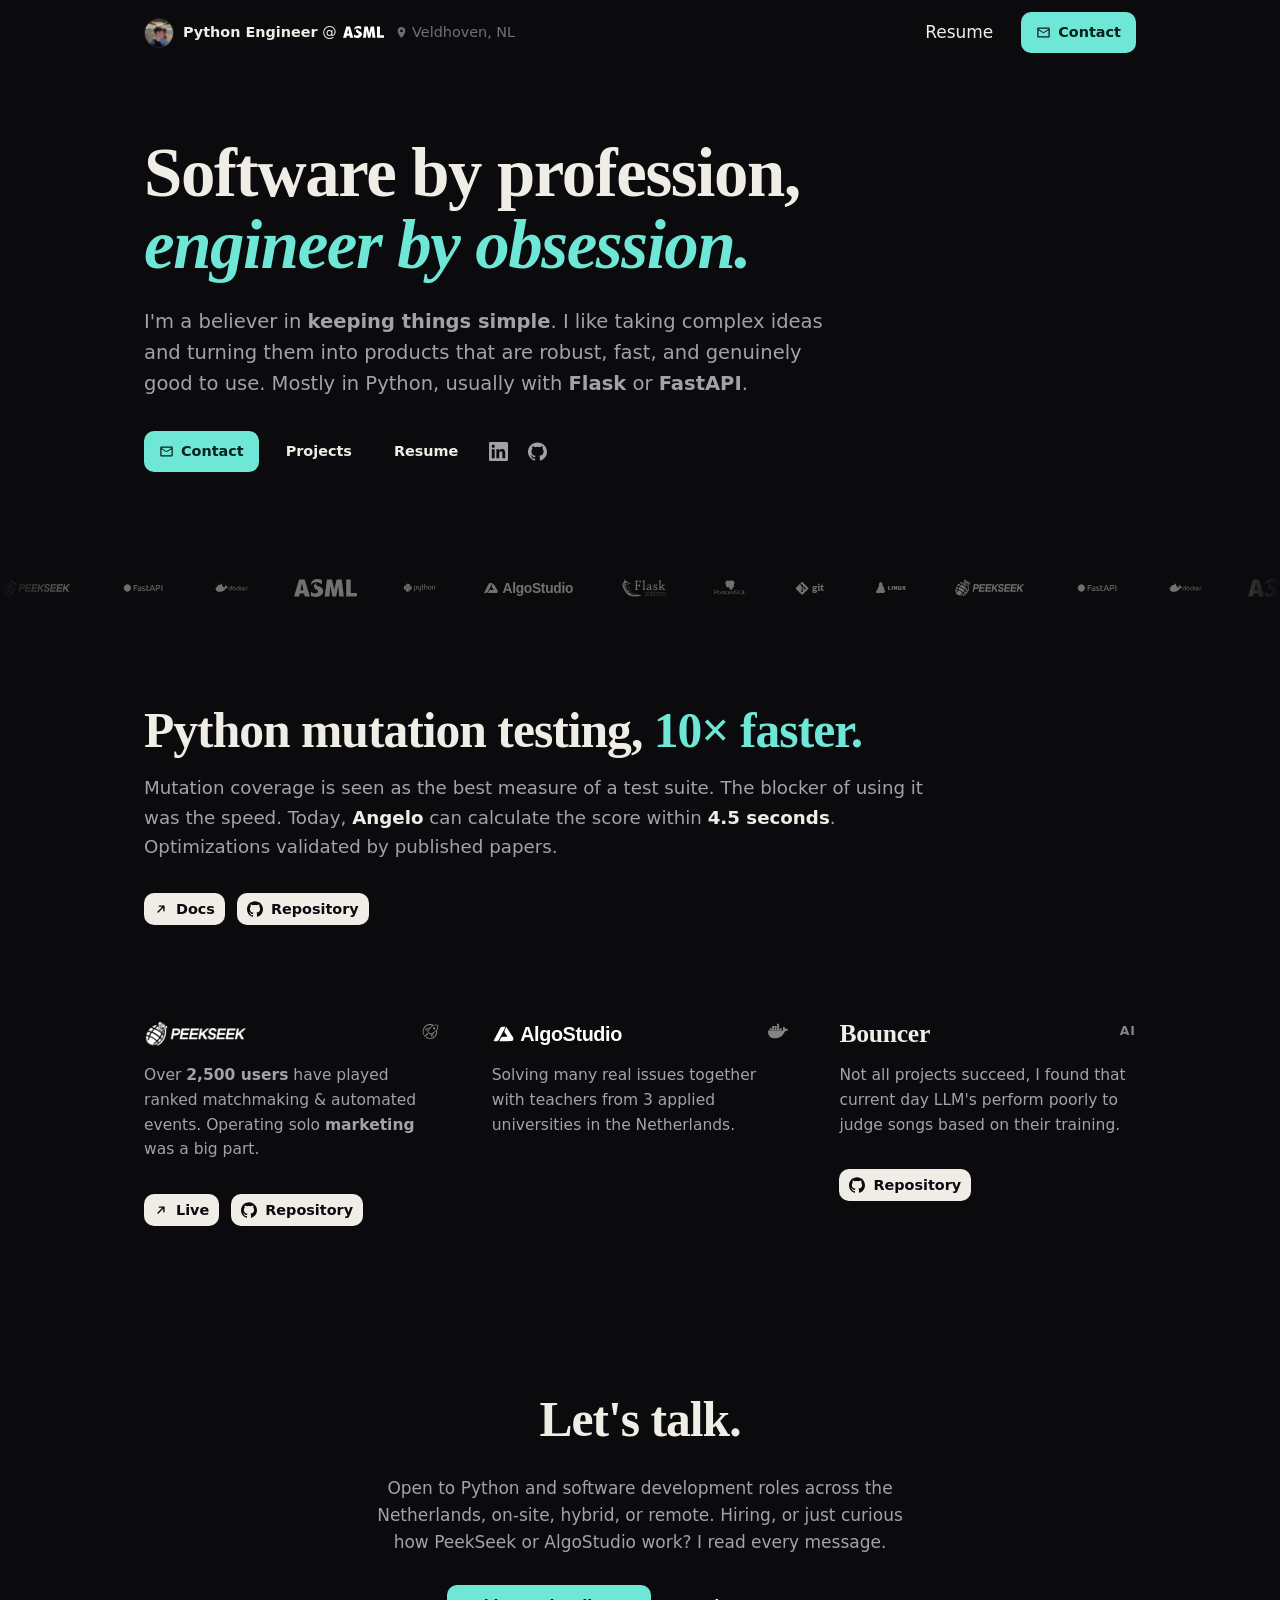
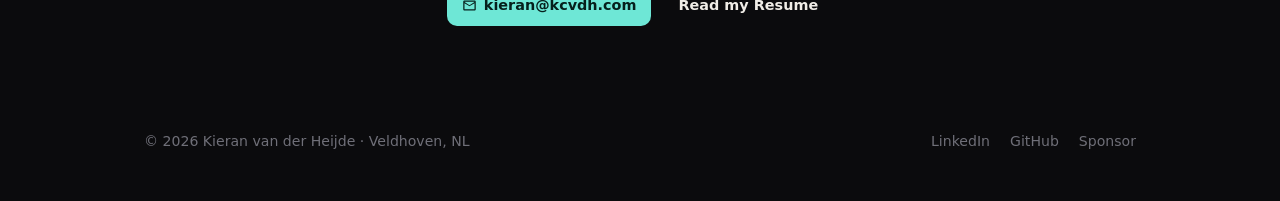
==== index.html @ a1cf413d "add angelo" ====
<!doctype html>
<html lang="en">
<head>
<meta charset="utf-8" />
<meta name="viewport" content="width=device-width, initial-scale=1" />
<title>Python Engineer | Flask &amp; FastAPI Developer | Netherlands</title>

<!-- Keywords live here for recruiter boolean search + ATS, so the page itself stays clean of jargon. -->
<meta name="description" content="Kieran van der Heijde, Python Engineer at ASML in Veldhoven, Netherlands. Python, Flask, and FastAPI. Creator of PeekSeek and AlgoStudio." />
<meta name="keywords" content="Software Engineer, Backend Developer, Python Developer, Python Engineer, Python, Flask, FastAPI, Netherlands, Veldhoven, Eindhoven" />
<meta name="author" content="Kieran van der Heijde" />
<link rel="canonical" href="https://kcvdh.com/" />

<meta property="og:type" content="website" />
<meta property="og:url" content="https://kcvdh.com/" />
<meta property="og:title" content="Kieran van der Heijde · Python Engineer" />
<meta property="og:description" content="Software by profession, engineer by obsession. The builder behind PeekSeek and AlgoStudio." />
<meta property="og:image" content="https://kcvdh.com/assets/kieran.jpg" />
<meta name="twitter:card" content="summary" />
<meta name="twitter:title" content="Kieran van der Heijde · Python Engineer" />
<meta name="twitter:description" content="Software by profession, engineer by obsession." />
<meta name="twitter:image" content="https://kcvdh.com/assets/kieran.jpg" />

<meta name="theme-color" content="#0b0b0d" />
<link rel="icon" href="./assets/kieran.jpg" />
<link rel="stylesheet" href="./styles.css" />

<script type="application/ld+json">
{
  "@context": "https://schema.org",
  "@type": "Person",
  "name": "Kieran van der Heijde",
  "jobTitle": "Python Engineer",
  "worksFor": { "@type": "Organization", "name": "ASML" },
  "address": { "@type": "PostalAddress", "addressLocality": "Veldhoven", "addressCountry": "NL" },
  "url": "https://kcvdh.com",
  "email": "mailto:kieran@kcvdh.com",
  "knowsLanguage": ["en", "nl"],
  "knowsAbout": [
    "Python", "SQL", "JavaScript", "C#", "Rust", "FastAPI", "Flask", "SQLAlchemy", "Pydantic",
    "REST APIs", "Jinja2", "HTMX", "PostgreSQL", "pandas", "NumPy", "Metabase", "Docker", "Linux",
    "Traefik", "Git", "CI/CD", "pytest", "unit testing", "mutation testing", "code review",
    "backend engineering", "mentoring"
  ],
  "hasOccupation": {
    "@type": "Occupation",
    "name": "Python Engineer",
    "occupationLocation": { "@type": "City", "name": "Veldhoven" },
    "skills": "Python, FastAPI, Flask, PostgreSQL, Docker, Linux, SQL"
  },
  "alumniOf": [
    { "@type": "CollegeOrUniversity", "name": "Tilburg University" },
    { "@type": "EducationalOrganization", "name": "Jan van Brabant College" }
  ],
  "sameAs": ["https://www.linkedin.com/in/kcvdh", "https://github.com/kvandeh"]
}
</script>
</head>
<body>

<a class="skip" href="#work">Skip to the work</a>

<header class="topbar">
  <a class="now-chip" href="https://www.linkedin.com/in/kcvdh" target="_blank" aria-label="Kieran, Python Engineer at ASML, Veldhoven">
    <span class="now-chip-photo">
      <img src="./assets/kieran.jpg" alt="Kieran van der Heijde" onerror="this.style.display='none';this.parentNode.classList.add('noimg')" />
      <span class="now-chip-initials">K</span>
    </span>
    <span class="now-chip-role"><b>Python Engineer</b> @ <img class="asml-logo" src="./assets/asml.svg" alt="ASML" /><span class="now-loc"><svg class="pin" viewBox="0 0 24 24" aria-hidden="true"><path d="M12 2C8.13 2 5 5.13 5 9c0 5.25 7 13 7 13s7-7.75 7-13c0-3.87-3.13-7-7-7zm0 9.5a2.5 2.5 0 1 1 0-5 2.5 2.5 0 0 1 0 5z"/></svg>Veldhoven, NL</span></span>
  </a>
  <nav aria-label="Primary">
    <a target="_blank" href="./resume.pdf" download="Kieran-van-der-Heijde-Python-Engineer-Resume.pdf">Resume</a>
    <a class="btn btn-primary" href="mailto:kieran@kcvdh.com" data-track="cta-email-hero"><svg viewBox="0 0 24 24" aria-hidden="true"><path d="M4 4h16c1.1 0 2 .9 2 2v12c0 1.1-.9 2-2 2H4c-1.1 0-2-.9-2-2V6c0-1.1.9-2 2-2zm0 2v.4l8 5 8-5V6H4zm16 2.3-7.47 4.67a1 1 0 0 1-1.06 0L4 8.3V18h16V8.3z"/></svg>Contact</a>
  </nav>
</header>

<main>

  <!-- HERO: a small ASML "currently" snippet sits on top of the text. -->
  <section class="hero">
    <h1 class="reveal">Software by profession,<br /><em>engineer by obsession.</em></h1>
    <p class="lede reveal">
      I'm a believer in <b>keeping things simple</b>. I like taking complex ideas and turning them into products
      that are robust, fast, and genuinely good to use. Mostly in Python, usually with <b>Flask</b> or <b>FastAPI</b>.
    </p>
    <div class="cta-row reveal">
      <a class="btn btn-primary" target="_blank" href="mailto:kieran@kcvdh.com" data-track="cta-email-hero"><svg viewBox="0 0 24 24" aria-hidden="true"><path d="M4 4h16c1.1 0 2 .9 2 2v12c0 1.1-.9 2-2 2H4c-1.1 0-2-.9-2-2V6c0-1.1.9-2 2-2zm0 2v.4l8 5 8-5V6H4zm16 2.3-7.47 4.67a1 1 0 0 1-1.06 0L4 8.3V18h16V8.3z"/></svg>Contact</a>
      <a class="btn" href="#work" data-track="cta-projects">Projects</a>
      <a class="btn" target="_blank" href="./resume.pdf" download="Kieran-van-der-Heijde-Python-Engineer-Resume.pdf" data-track="cta-resume">Resume</a>
      <a class="iconlink" target="_blank" href="https://www.linkedin.com/in/kcvdh" rel="me" data-track="link-linkedin" aria-label="LinkedIn">
        <svg viewBox="0 0 24 24" aria-hidden="true"><path d="M20.45 20.45h-3.55v-5.57c0-1.33-.02-3.04-1.85-3.04-1.86 0-2.14 1.45-2.14 2.94v5.67H9.36V9h3.41v1.56h.05c.48-.9 1.64-1.85 3.37-1.85 3.6 0 4.27 2.37 4.27 5.45v6.29zM5.34 7.43a2.06 2.06 0 1 1 0-4.12 2.06 2.06 0 0 1 0 4.12zM7.12 20.45H3.56V9h3.56v11.45zM22.22 0H1.77C.79 0 0 .77 0 1.73v20.54C0 23.22.79 24 1.77 24h20.45c.98 0 1.78-.78 1.78-1.73V1.73C24 .77 23.2 0 22.22 0z"/></svg>
      </a>
      <a class="iconlink" target="_blank" href="https://github.com/kvandeh" rel="me" data-track="link-github" aria-label="GitHub">
        <svg viewBox="0 0 24 24" aria-hidden="true"><path d="M12 .5C5.37.5 0 5.78 0 12.29c0 5.2 3.44 9.6 8.21 11.16.6.11.82-.25.82-.56 0-.28-.01-1.02-.02-2-3.34.71-4.04-1.59-4.04-1.59-.55-1.37-1.34-1.74-1.34-1.74-1.09-.74.08-.73.08-.73 1.2.08 1.84 1.22 1.84 1.22 1.07 1.8 2.81 1.28 3.5.98.11-.76.42-1.28.76-1.57-2.67-.3-5.47-1.31-5.47-5.83 0-1.29.47-2.34 1.23-3.17-.12-.3-.53-1.52.12-3.17 0 0 1.01-.32 3.3 1.21a11.6 11.6 0 0 1 6 0c2.29-1.53 3.3-1.21 3.3-1.21.65 1.65.24 2.87.12 3.17.77.83 1.23 1.88 1.23 3.17 0 4.53-2.81 5.53-5.49 5.82.43.36.82 1.09.82 2.2 0 1.59-.01 2.87-.01 3.26 0 .31.22.68.83.56C20.56 21.88 24 17.49 24 12.29 24 5.78 18.63.5 12 .5z"/></svg>
      </a>
    </div>
  </section>

  <!-- Slow, continuous moving line of faint wordmark logos (set repeated x3 for a seamless loop). -->
  <section class="brandstrip reveal" aria-hidden="true">
    <div class="brand-track">
      <img class="brand" src="./assets/logos/wm/peekseek.png" alt="" />
      <img class="brand" src="./assets/logos/wm/fastapi.png" alt="" />
      <img class="brand" src="./assets/logos/wm/docker.svg" alt="" />
      <img class="brand" src="./assets/asml.svg" alt="" />
      <img class="brand" src="./assets/logos/wm/python.svg" alt="" />
      <img class="brand" src="./assets/logos/wm/algostudio.svg" alt="" />
      <img class="brand" src="./assets/logos/wm/flask.svg" alt="" />
      <img class="brand" src="./assets/logos/wm/postgresql.svg" alt="" />
      <img class="brand" src="./assets/logos/wm/git-scm.svg" alt="" />
      <img class="brand" src="./assets/logos/wm/linux.svg" alt="" />
      <img class="brand" src="./assets/logos/wm/peekseek.png" alt="" />
      <img class="brand" src="./assets/logos/wm/fastapi.png" alt="" />
      <img class="brand" src="./assets/logos/wm/docker.svg" alt="" />
      <img class="brand" src="./assets/asml.svg" alt="" />
      <img class="brand" src="./assets/logos/wm/python.svg" alt="" />
      <img class="brand" src="./assets/logos/wm/algostudio.svg" alt="" />
      <img class="brand" src="./assets/logos/wm/flask.svg" alt="" />
      <img class="brand" src="./assets/logos/wm/postgresql.svg" alt="" />
      <img class="brand" src="./assets/logos/wm/git-scm.svg" alt="" />
      <img class="brand" src="./assets/logos/wm/linux.svg" alt="" />
      <img class="brand" src="./assets/logos/wm/peekseek.png" alt="" />
      <img class="brand" src="./assets/logos/wm/fastapi.png" alt="" />
      <img class="brand" src="./assets/logos/wm/docker.svg" alt="" />
      <img class="brand" src="./assets/asml.svg" alt="" />
      <img class="brand" src="./assets/logos/wm/python.svg" alt="" />
      <img class="brand" src="./assets/logos/wm/algostudio.svg" alt="" />
      <img class="brand" src="./assets/logos/wm/flask.svg" alt="" />
      <img class="brand" src="./assets/logos/wm/postgresql.svg" alt="" />
      <img class="brand" src="./assets/logos/wm/git-scm.svg" alt="" />
      <img class="brand" src="./assets/logos/wm/linux.svg" alt="" />
    </div>
  </section>

  <!-- WORK: Angelo as the lead story, three projects underneath. -->
  <section class="work-x" id="work">
    <div class="ed">

      <article class="ed-lead reveal">
        <div class="ed-top">
          <h2>Python mutation testing, <em>10× faster.</em></h2>
        </div>
        <p>
          Mutation coverage is seen as the best measure of a test suite. The blocker of using it was the speed.
          Today, <b>Angelo</b> can calculate the score within <b>4.5 seconds</b>. Optimizations validated by published papers.
        </p>
        <div class="links">
          <a class="lbtn" href="https://angelo.kcvdh.com" target="_blank" rel="noopener"><svg viewBox="0 0 24 24" aria-hidden="true" class="arr"><path d="M7 17 17 7M9 7h8v8"/></svg>Docs</a>
          <a class="lbtn" href="https://github.com/kvandeh/Angelo" target="_blank" rel="noopener"><svg viewBox="0 0 24 24" aria-hidden="true"><path d="M12 .297c-6.63 0-12 5.373-12 12 0 5.303 3.438 9.8 8.205 11.385.6.113.82-.258.82-.577 0-.285-.01-1.04-.015-2.04-3.338.724-4.042-1.61-4.042-1.61C4.422 18.07 3.633 17.7 3.633 17.7c-1.087-.744.084-.729.084-.729 1.205.084 1.838 1.236 1.838 1.236 1.07 1.835 2.809 1.305 3.495.998.108-.776.417-1.305.76-1.605-2.665-.3-5.466-1.332-5.466-5.93 0-1.31.465-2.38 1.235-3.22-.135-.303-.54-1.523.105-3.176 0 0 1.005-.322 3.3 1.23.96-.267 1.98-.399 3-.405 1.02.006 2.04.138 3 .405 2.28-1.552 3.285-1.23 3.285-1.23.645 1.653.24 2.873.12 3.176.765.84 1.23 1.91 1.23 3.22 0 4.61-2.805 5.625-5.475 5.92.42.36.81 1.096.81 2.22 0 1.606-.015 2.896-.015 3.286 0 .315.21.69.825.57C20.565 22.092 24 17.592 24 12.297c0-6.627-5.373-12-12-12"/></svg>Repository</a>
        </div>
      </article>

      <div class="ed-cols">

        <article class="ed-col reveal">
          <div class="ed-top">
            <img class="p-logo" src="./assets/logos/wm/peekseek.png" alt="PeekSeek" />
            <img class="tech" src="./assets/rocketmod.png" alt="RocketMod" title="RocketMod" />
          </div>
          <p>
            Over <b>2,500 users</b> have played ranked matchmaking & automated events. Operating solo <b>marketing</b> was a big part.
          </p>
          <div class="links">
            <a class="lbtn" href="https://peekseek.net" target="_blank" rel="noopener"><svg viewBox="0 0 24 24" aria-hidden="true" class="arr"><path d="M7 17 17 7M9 7h8v8"/></svg>Live</a>
            <a class="lbtn" href="https://github.com/PeekSeek/PeekSeek" target="_blank" rel="noopener"><svg viewBox="0 0 24 24" aria-hidden="true"><path d="M12 .297c-6.63 0-12 5.373-12 12 0 5.303 3.438 9.8 8.205 11.385.6.113.82-.258.82-.577 0-.285-.01-1.04-.015-2.04-3.338.724-4.042-1.61-4.042-1.61C4.422 18.07 3.633 17.7 3.633 17.7c-1.087-.744.084-.729.084-.729 1.205.084 1.838 1.236 1.838 1.236 1.07 1.835 2.809 1.305 3.495.998.108-.776.417-1.305.76-1.605-2.665-.3-5.466-1.332-5.466-5.93 0-1.31.465-2.38 1.235-3.22-.135-.303-.54-1.523.105-3.176 0 0 1.005-.322 3.3 1.23.96-.267 1.98-.399 3-.405 1.02.006 2.04.138 3 .405 2.28-1.552 3.285-1.23 3.285-1.23.645 1.653.24 2.873.12 3.176.765.84 1.23 1.91 1.23 3.22 0 4.61-2.805 5.625-5.475 5.92.42.36.81 1.096.81 2.22 0 1.606-.015 2.896-.015 3.286 0 .315.21.69.825.57C20.565 22.092 24 17.592 24 12.297c0-6.627-5.373-12-12-12"/></svg>Repository</a>
          </div>
        </article>

        <article class="ed-col reveal">
          <div class="ed-top">
            <img class="p-logo" src="./assets/logos/wm/algostudio.svg" alt="AlgoStudio" />
            <img class="tech" src="./assets/docker.svg" alt="Docker" title="Docker" />
          </div>
          <p>
            Solving many real issues together with teachers from 3 applied universities in the Netherlands.
          </p>
        </article>

        <article class="ed-col reveal">
          <div class="ed-top">
            <span class="p-word">Bouncer</span>
            <span class="tech-ai" title="AI">AI</span>
          </div>
          <p>
            Not all projects succeed, I found that current day LLM's perform poorly to judge songs based on their training.
          </p>
          <div class="links">
            <a class="lbtn" href="https://github.com/kvandeh/Bouncer" target="_blank" rel="noopener"><svg viewBox="0 0 24 24" aria-hidden="true"><path d="M12 .297c-6.63 0-12 5.373-12 12 0 5.303 3.438 9.8 8.205 11.385.6.113.82-.258.82-.577 0-.285-.01-1.04-.015-2.04-3.338.724-4.042-1.61-4.042-1.61C4.422 18.07 3.633 17.7 3.633 17.7c-1.087-.744.084-.729.084-.729 1.205.084 1.838 1.236 1.838 1.236 1.07 1.835 2.809 1.305 3.495.998.108-.776.417-1.305.76-1.605-2.665-.3-5.466-1.332-5.466-5.93 0-1.31.465-2.38 1.235-3.22-.135-.303-.54-1.523.105-3.176 0 0 1.005-.322 3.3 1.23.96-.267 1.98-.399 3-.405 1.02.006 2.04.138 3 .405 2.28-1.552 3.285-1.23 3.285-1.23.645 1.653.24 2.873.12 3.176.765.84 1.23 1.91 1.23 3.22 0 4.61-2.805 5.625-5.475 5.92.42.36.81 1.096.81 2.22 0 1.606-.015 2.896-.015 3.286 0 .315.21.69.825.57C20.565 22.092 24 17.592 24 12.297c0-6.627-5.373-12-12-12"/></svg>Repository</a>
          </div>
        </article>

      </div>
    </div>
  </section>

  <section class="contact reveal" id="contact">
    <h2>Let's talk.</h2>
    <p>Open to Python and software development roles across the Netherlands, on-site, hybrid, or remote. Hiring, or just curious how PeekSeek or AlgoStudio work? I read every message.</p>
    <div class="cta-row">
      <a target="_blank" class="btn btn-primary" href="mailto:kieran@kcvdh.com" data-track="cta-email-bottom"><svg viewBox="0 0 24 24" aria-hidden="true"><path d="M4 4h16c1.1 0 2 .9 2 2v12c0 1.1-.9 2-2 2H4c-1.1 0-2-.9-2-2V6c0-1.1.9-2 2-2zm0 2v.4l8 5 8-5V6H4zm16 2.3-7.47 4.67a1 1 0 0 1-1.06 0L4 8.3V18h16V8.3z"/></svg>kieran@kcvdh.com</a>
      <a target="_blank" class="btn" href="./resume.pdf" download="Kieran-van-der-Heijde-Python-Engineer-Resume.pdf" data-track="cta-resume-bottom">Read my Resume</a>
    </div>
  </section>

</main>

<footer class="foot">
  <span>© <span id="year"></span> Kieran van der Heijde · Veldhoven, NL</span>
  <span class="foot-links">
    <a target="_blank" href="https://www.linkedin.com/in/kcvdh" data-track="link-linkedin-foot">LinkedIn</a>
    <a target="_blank" href="https://github.com/kvandeh" data-track="link-github-foot">GitHub</a>
    <a target="_blank" href="https://github.com/sponsors/kvandeh" data-track="link-sponsor">Sponsor</a>
  </span>
</footer>

<script>
  document.getElementById('year').textContent = new Date().getFullYear();

  // Reveal on scroll, off for reduced-motion users.
  (function () {
    var els = document.querySelectorAll('.reveal');
    if (window.matchMedia('(prefers-reduced-motion: reduce)').matches || !('IntersectionObserver' in window)) {
      els.forEach(function (el) { el.classList.add('in'); }); return;
    }
    var io = new IntersectionObserver(function (es) {
      es.forEach(function (e) { if (e.isIntersecting) { e.target.classList.add('in'); io.unobserve(e.target); } });
    }, { threshold: 0.12 });
    els.forEach(function (el) { io.observe(el); });
  })();

  // Conversion events, only if GoatCounter is present; silent otherwise.
  document.addEventListener('click', function (e) {
    var t = e.target.closest('[data-track]');
    if (!t || !window.goatcounter || !window.goatcounter.count) return;
    window.goatcounter.count({ path: 'event/' + t.getAttribute('data-track'), title: t.getAttribute('data-track'), event: true });
  });
</script>

<!-- Cookieless analytics, no banner. TODO: replace YOURCODE from a free goatcounter.com site. -->
<script data-goatcounter="https://YOURCODE.goatcounter.com/count" async src=".//gc.zgo.at/count.js"></script>

</body>
</html>
---- styles.css ----
:root {
  --bg: #0b0b0d;
  --bg-raise: #141417;
  --line: #26262c;
  --text: #f0ede7;
  --muted: #a2a2aa;
  --faint: #6f6f78;
  --accent: #6ee7d6;
  --accent-ink: #06201c;

  --radius: 10px;
  --radius-lg: 16px;
  --radius-pill: 999px;

  --maxw: 1120px;
  --pad: clamp(20px, 5vw, 64px);
  --serif: "Iowan Old Style", "Charter", "Georgia", "Times New Roman", serif;
  --sans: ui-sans-serif, system-ui, -apple-system, "Segoe UI", Inter, Roboto,
    Helvetica, Arial, sans-serif;
}

* {
  box-sizing: border-box;
}
html {
  scroll-behavior: smooth;
}
@media (prefers-reduced-motion: reduce) {
  html {
    scroll-behavior: auto;
  }
}

body {
  margin: 0;
  background: var(--bg);
  color: var(--text);
  font-family: var(--sans);
  font-size: 17px;
  line-height: 1.6;
  -webkit-font-smoothing: antialiased;
  text-rendering: optimizeLegibility;
}
::selection {
  background: var(--accent);
  color: var(--accent-ink);
}
a {
  color: inherit;
  text-decoration: none;
}
em {
  font-style: italic;
  color: var(--accent);
}
strong {
  color: var(--text);
  font-weight: 650;
}

.skip {
  position: absolute;
  left: -999px;
  top: 0;
  background: var(--accent);
  color: var(--accent-ink);
  padding: 10px 16px;
  border-radius: var(--radius);
  z-index: 100;
}
.skip:focus {
  left: 12px;
  top: 12px;
}

.topbar {
  position: sticky;
  top: 0;
  z-index: 50;
  display: flex;
  align-items: center;
  justify-content: space-between;
  gap: 16px;
  padding: 12px calc(var(--pad) + max(0px, (100% - var(--maxw)) / 2));
  background: var(--bg);
}
.topbar nav {
  display: flex;
  align-items: center;
  gap: clamp(16px, 3vw, 28px);
}

main > section {
  max-width: var(--maxw);
  margin: 0 auto;
  padding: clamp(40px, 6vw, 80px) var(--pad);
}
.cta-row {
  display: flex;
  flex-wrap: wrap;
  align-items: center;
  gap: 12px;
}

.btn {
  display: inline-flex;
  align-items: center;
  gap: 7px;
  padding: 9px 15px;
  color: var(--text);
  font-weight: 560;
  font-size: 0.9rem;
  transition:
    border-color 0.18s ease,
    background 0.18s ease,
    transform 0.18s ease;
}
.btn:focus-visible {
  outline: 2px solid var(--accent);
  outline-offset: 3px;
}
.btn svg {
  width: 15px;
  height: 15px;
  fill: currentColor;
}

.iconlink {
  display: inline-flex;
  align-items: center;
  justify-content: center;
  padding: 0 4px;
  color: var(--muted);
  transition: color 0.18s ease;
}
.iconlink svg {
  width: 19px;
  height: 19px;
  fill: currentColor;
}
.iconlink:focus-visible {
  outline: 2px solid var(--accent);
  outline-offset: 3px;
  border-radius: 6px;
}
.btn-primary {
  background: var(--accent);
  color: var(--accent-ink);
  border-color: var(--accent);
  font-weight: 680;
  border-radius: var(--radius);
}

.hero {
  padding-top: clamp(40px, 6vw, 72px);
}
.hero h1 {
  font-family: var(--serif);
  font-weight: 600;
  font-size: clamp(2.5rem, 6.4vw, 4.3rem);
  line-height: 1.05;
  letter-spacing: -0.02em;
  margin: 0 0 24px;
}
.lede {
  max-width: 56ch;
  font-size: clamp(1.04rem, 1.7vw, 1.22rem);
  color: var(--muted);
  margin: 0 0 32px;
}

.now-chip {
  display: inline-flex;
  align-items: center;
  gap: 9px;
}
.now-chip-photo {
  position: relative;
  flex: none;
  width: 30px;
  height: 30px;
  border-radius: 50%;
  overflow: hidden;
  display: grid;
  place-items: center;
  background: linear-gradient(150deg, #1d1d22, #0e0e11);
  border: 1px solid var(--line);
}
.now-chip-photo img {
  width: 100%;
  height: 100%;
  object-fit: cover;
}
.now-chip-initials {
  display: none;
  font-family: var(--serif);
  font-size: 0.95rem;
  color: var(--accent);
}
.now-chip-photo.noimg .now-chip-initials {
  display: block;
}
.now-chip-role {
  font-size: 0.9rem;
  color: var(--text);
}
.now-loc {
  color: var(--faint);
  margin-left: 9px;
}
.pin {
  width: 13px;
  height: 13px;
  fill: currentColor;
  vertical-align: -2px;
  margin-right: 4px;
}
.asml-logo {
  height: 0.8em;
  width: auto;
  margin: 0 2px;
  vertical-align: -0.04em;
  filter: brightness(0) invert(1);
}

.brandstrip {
  max-width: none;
  overflow: hidden;
  padding: clamp(18px, 3vw, 30px) 0;
  -webkit-mask-image: linear-gradient(
    90deg,
    transparent,
    #000 6%,
    #000 94%,
    transparent
  );
  mask-image: linear-gradient(
    90deg,
    transparent,
    #000 6%,
    #000 94%,
    transparent
  );
}
.brand-track {
  display: flex;
  align-items: center;
  width: max-content;
  animation: brand-scroll 60s linear infinite;
}
.brand {
  flex: 0 0 auto;
  height: 18px;
  width: auto;
  margin-right: clamp(30px, 3.5vw, 52px);
  opacity: 0.42;
  filter: brightness(0) invert(1);
}
@keyframes brand-scroll {
  to {
    transform: translateX(-33.333%);
  }
}
@media (prefers-reduced-motion: reduce) {
  .brand-track {
    animation: none;
  }
}

.work {
  display: flex;
  flex-direction: column;
  gap: clamp(48px, 7vw, 90px);
}

.band-top {
  display: flex;
  align-items: center;
  gap: clamp(14px, 2.5vw, 22px);
}
.band-logo {
  height: clamp(26px, 3.6vw, 38px);
  width: auto;
  filter: brightness(0) invert(1);
}
.band-rule {
  flex: 1;
  height: 1px;
  background: var(--line);
}
.band-visit {
  color: var(--accent);
  font-weight: 600;
  font-size: 0.92rem;
  white-space: nowrap;
  border-bottom: 1px solid transparent;
  transition: border-color 0.18s ease;
}
.band-visit:hover {
  border-color: var(--accent);
}

.band-line {
  font-size: clamp(1.12rem, 1.9vw, 1.4rem);
  line-height: 1.4;
  margin: 18px 0 28px;
  max-width: 60ch;
}

.band-stats {
  display: flex;
  flex-wrap: wrap;
  gap: clamp(30px, 6vw, 76px);
  align-items: flex-end;
}
.bstat {
  display: flex;
  flex-direction: column;
  gap: 6px;
}
.bstat-num {
  font-family: var(--serif);
  font-weight: 600;
  font-size: clamp(2.3rem, 5.5vw, 3.5rem);
  color: var(--text);
  line-height: 0.95;
  letter-spacing: -0.02em;
}
.bstat-num em {
  font-style: normal;
  color: var(--accent);
}
.bstat-label {
  font-size: 0.8rem;
  color: var(--faint);
  text-transform: uppercase;
  letter-spacing: 0.1em;
}

.band-facts {
  display: flex;
  flex-wrap: wrap;
  gap: 10px;
  list-style: none;
  padding: 0;
  margin: 0;
}
.band-facts li {
  border: 1px solid var(--line);
  border-radius: var(--radius-pill);
  padding: 8px 16px;
  font-size: 0.92rem;
  color: var(--text);
}
.band-facts li b {
  color: var(--accent);
  font-weight: 600;
}

.band-foot {
  display: flex;
  flex-wrap: wrap;
  align-items: center;
  gap: 10px 18px;
  margin-top: 26px;
  font-size: 0.88rem;
  color: var(--faint);
}
.band-partner {
  display: inline-flex;
  align-items: center;
  gap: 7px;
  color: var(--muted);
}
.band-partner::before {
  content: "◆";
  color: var(--accent);
  font-size: 0.72em;
}

.lab-eyebrow {
  display: flex;
  align-items: center;
  gap: 14px;
  text-transform: uppercase;
  letter-spacing: 0.18em;
  font-size: 0.75rem;
  color: var(--faint);
  margin: 0 0 20px;
}
.lab-eyebrow::after {
  content: "";
  flex: 1;
  height: 1px;
  background: var(--line);
}
.xcard {
  display: block;
  border: 1px solid var(--line);
  border-radius: var(--radius-lg);
  background: var(--bg-raise);
  padding: clamp(20px, 2.6vw, 30px);
  transition:
    border-color 0.25s ease,
    transform 0.25s ease;
}
.xcard:hover {
  border-color: #3a3a44;
  transform: translateY(-2px);
}
.xcard-head {
  display: flex;
  align-items: baseline;
  gap: 12px;
  flex-wrap: wrap;
}
.xcard-head h3 {
  font-family: var(--serif);
  font-weight: 600;
  font-size: 1.45rem;
  margin: 0;
  letter-spacing: -0.01em;
}
.xcard-status {
  font-size: 0.7rem;
  text-transform: uppercase;
  letter-spacing: 0.12em;
  color: var(--accent);
  border: 1px solid var(--line);
  border-radius: var(--radius-pill);
  padding: 3px 10px;
}
.xcard-line {
  color: var(--muted);
  margin: 12px 0 16px;
  max-width: 64ch;
}
.xcard-line em {
  color: var(--accent);
  font-style: normal;
  font-weight: 600;
}
.xcard-tags {
  display: flex;
  flex-wrap: wrap;
  gap: 7px;
  list-style: none;
  padding: 0;
  margin: 0;
}
.xcard-tags li {
  font-size: 0.78rem;
  color: var(--muted);
  border: 1px solid var(--line);
  border-radius: var(--radius-pill);
  padding: 3px 11px;
}

.contact {
  text-align: center;
}
.contact h2 {
  font-family: var(--serif);
  font-weight: 600;
  font-size: clamp(2rem, 5vw, 3.1rem);
  letter-spacing: -0.02em;
  margin: 0 0 16px;
}
.contact p {
  color: var(--muted);
  max-width: 50ch;
  margin: 0 auto 28px;
}
.contact .cta-row {
  justify-content: center;
}

.foot {
  max-width: var(--maxw);
  margin: 0 auto;
  padding: 28px var(--pad) 48px;
  display: flex;
  justify-content: space-between;
  flex-wrap: wrap;
  gap: 12px;
  color: var(--faint);
  font-size: 0.88rem;
}
.foot-links {
  display: flex;
  gap: 20px;
}

.reveal {
  opacity: 0;
  transform: translateY(14px);
  transition:
    opacity 0.6s ease,
    transform 0.6s ease;
}
.reveal.in {
  opacity: 1;
  transform: none;
}
@media (prefers-reduced-motion: reduce) {
  .reveal {
    opacity: 1;
    transform: none;
    transition: none;
  }
}

@media (max-width: 860px) {
  .band-stats {
    gap: 28px 40px;
  }
}
@media (max-width: 560px) {
  .topbar nav a:not(.btn) {
    display: none;
  }
  .brand {
    height: 13px;
  }
  .now-loc {
    display: none;
  }
}

.ed {
  display: flex;
  flex-direction: column;
  gap: clamp(56px, 8vw, 96px);
}
.ed-lead,
.ed-col {
  display: flex;
  flex-direction: column;
  gap: 16px;
}
.ed-top {
  display: flex;
  justify-content: space-between;
  align-items: flex-start;
  gap: 24px;
}
.ed-lead h2 {
  font-family: var(--serif);
  font-weight: 700;
  font-size: clamp(2rem, 4.4vw, 3.1rem);
  line-height: 1.08;
  letter-spacing: -0.02em;
  margin: 0;
}
.ed-lead h2 em {
  font-style: normal;
  color: var(--accent);
}
.ed-lead p {
  color: var(--muted);
  font-size: clamp(1.02rem, 1.5vw, 1.14rem);
  max-width: 68ch;
  margin: 0;
}
.ed-lead p b {
  color: var(--text);
  font-weight: 650;
}
.ed-cols {
  display: grid;
  grid-template-columns: repeat(auto-fit, minmax(260px, 1fr));
  gap: clamp(32px, 4vw, 56px);
}
.ed-col p {
  color: var(--muted);
  font-size: 0.97rem;
  margin: 0;
}
.ed-col p em {
  font-style: italic;
  color: var(--text);
}
.p-logo {
  height: 26px;
  width: auto;
  filter: brightness(0) invert(1);
  display: block;
}
.p-word {
  font-family: var(--serif);
  font-weight: 600;
  font-size: 1.6rem;
  line-height: 26px;
  letter-spacing: -0.01em;
}
.tech {
  height: 20px;
  width: 20px;
  filter: brightness(0) invert(1);
  opacity: 0.5;
  flex: none;
}
.tech-ai {
  font-size: 0.78rem;
  font-weight: 700;
  letter-spacing: 0.08em;
  color: var(--muted);
  opacity: 0.8;
  line-height: 20px;
  flex: none;
}
.links {
  display: flex;
  flex-wrap: wrap;
  gap: 12px;
  margin-top: 16px;
}
.lbtn {
  display: inline-flex;
  align-items: center;
  gap: 8px;
  padding: 8px 10px;
  border-radius: var(--radius);
  background: var(--text);
  color: #0b0b0d;
  font-weight: 600;
  font-size: 0.9rem;
  line-height: 1;
}
.lbtn:focus-visible {
  outline: 2px solid var(--accent);
  outline-offset: 3px;
}
.lbtn svg {
  width: 16px;
  height: 16px;
  fill: currentColor;
}
.lbtn svg.arr {
  fill: none;
  stroke: currentColor;
  stroke-width: 2.4;
  stroke-linecap: round;
  stroke-linejoin: round;
  width: 14px;
  height: 14px;
}
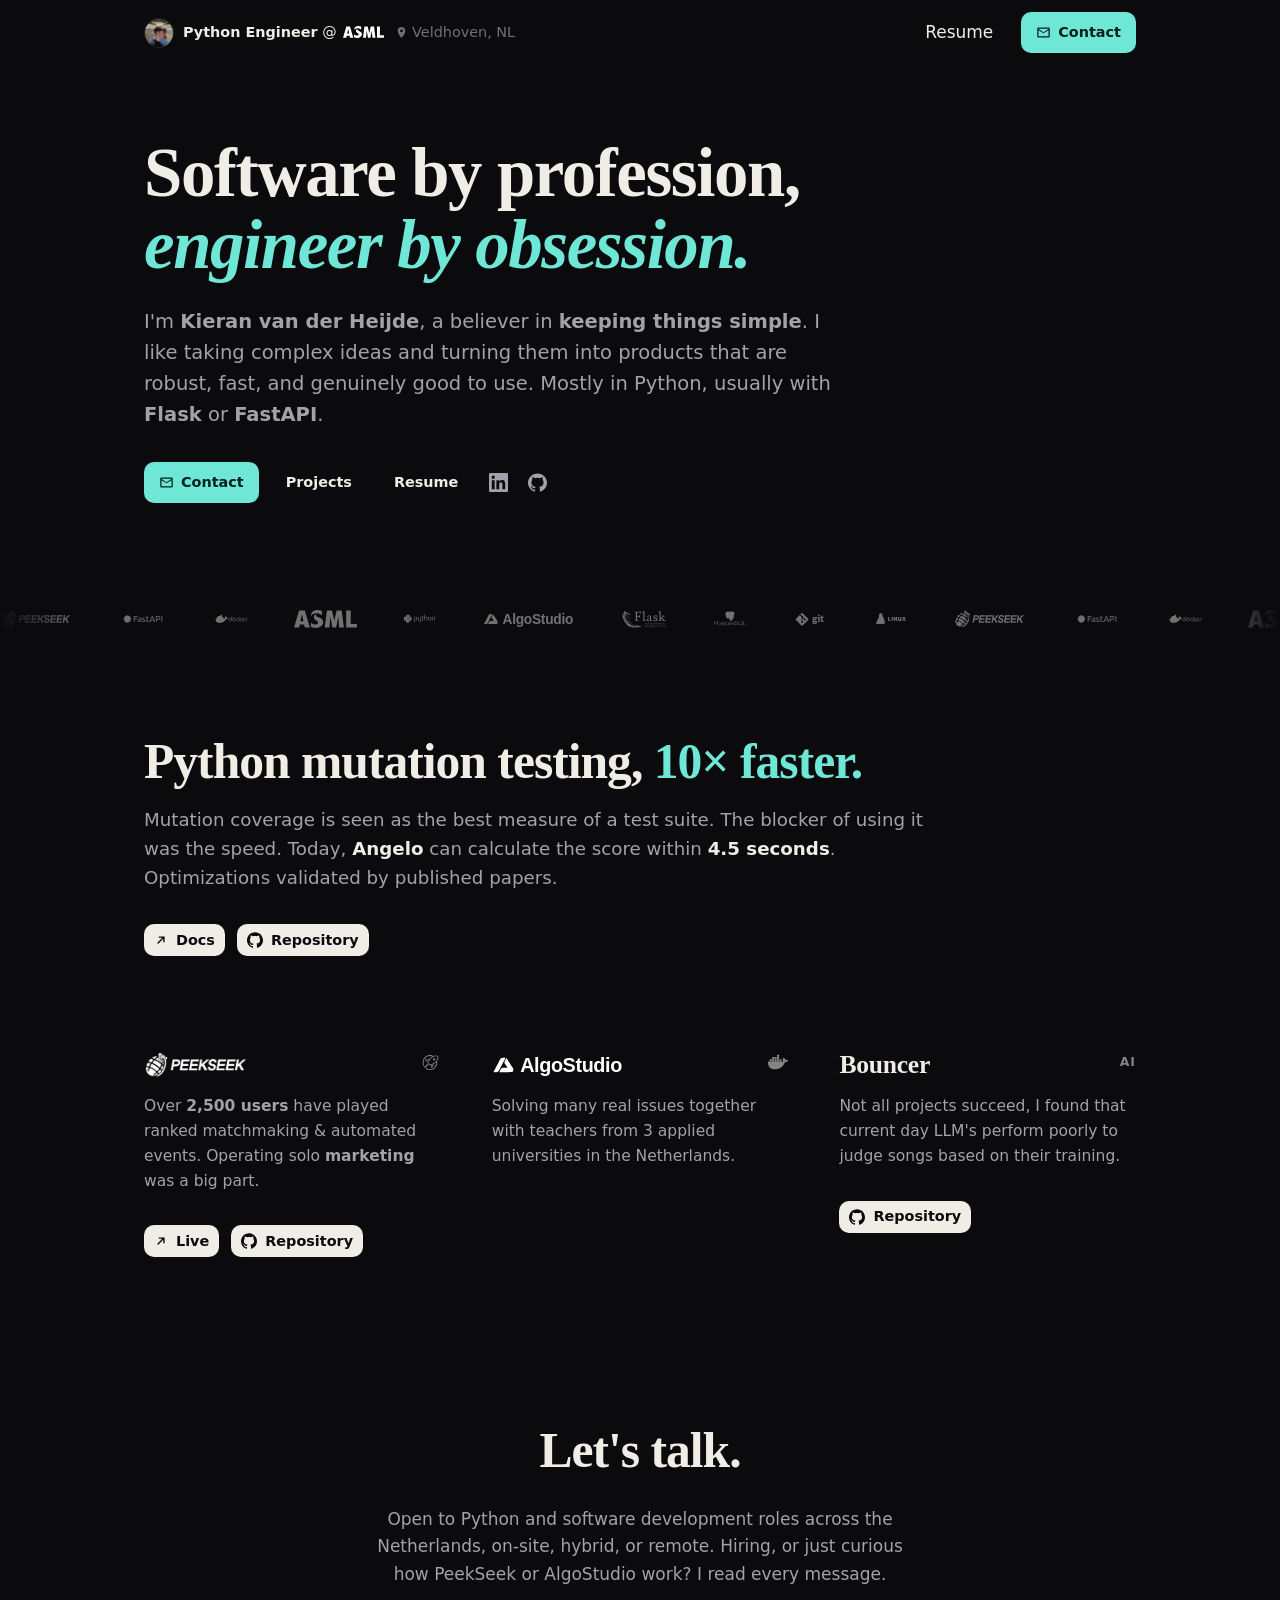
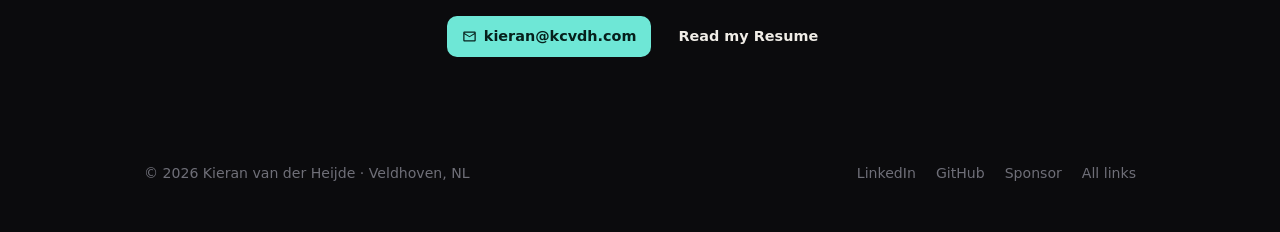
==== commit df84f6e7: "update SEO" ====
--- a/index.html
+++ b/index.html
@@ -3,7 +3,7 @@
 <head>
 <meta charset="utf-8" />
 <meta name="viewport" content="width=device-width, initial-scale=1" />
-<title>Python Engineer | Flask &amp; FastAPI Developer | Netherlands</title>
+<title>Kieran van der Heijde | Python Engineer</title>
 
 <!-- Keywords live here for recruiter boolean search + ATS, so the page itself stays clean of jargon. -->
 <meta name="description" content="Kieran van der Heijde, Python Engineer at ASML in Veldhoven, Netherlands. Python, Flask, and FastAPI. Creator of PeekSeek and AlgoStudio." />
@@ -13,13 +13,16 @@
 
 <meta property="og:type" content="website" />
 <meta property="og:url" content="https://kcvdh.com/" />
-<meta property="og:title" content="Kieran van der Heijde · Python Engineer" />
+<meta property="og:title" content="Kieran van der Heijde | Python Engineer" />
 <meta property="og:description" content="Software by profession, engineer by obsession. The builder behind PeekSeek and AlgoStudio." />
-<meta property="og:image" content="https://kcvdh.com/assets/kieran.jpg" />
-<meta name="twitter:card" content="summary" />
-<meta name="twitter:title" content="Kieran van der Heijde · Python Engineer" />
+<meta property="og:image" content="https://kcvdh.com/assets/og.png" />
+<meta property="og:image:width" content="1200" />
+<meta property="og:image:height" content="630" />
+<meta property="og:image:alt" content="Kieran van der Heijde, Python Engineer at ASML" />
+<meta name="twitter:card" content="summary_large_image" />
+<meta name="twitter:title" content="Kieran van der Heijde | Python Engineer" />
 <meta name="twitter:description" content="Software by profession, engineer by obsession." />
-<meta name="twitter:image" content="https://kcvdh.com/assets/kieran.jpg" />
+<meta name="twitter:image" content="https://kcvdh.com/assets/og.png" />
 
 <meta name="theme-color" content="#0b0b0d" />
 <link rel="icon" href="./assets/kieran.jpg" />
@@ -52,7 +55,21 @@
     { "@type": "CollegeOrUniversity", "name": "Tilburg University" },
     { "@type": "EducationalOrganization", "name": "Jan van Brabant College" }
   ],
-  "sameAs": ["https://www.linkedin.com/in/kcvdh", "https://github.com/kvandeh"]
+  "sameAs": [
+    "https://www.linkedin.com/in/kcvdh",
+    "https://github.com/kvandeh",
+    "https://github.com/sponsors/kvandeh"
+  ],
+  "image": "https://kcvdh.com/assets/kieran.jpg",
+  "subjectOf": [
+    { "@type": "DigitalDocument", "name": "Resume", "url": "https://kcvdh.com/resume.pdf" }
+  ],
+  "owns": [
+    { "@type": "SoftwareSourceCode", "name": "Angelo", "url": "https://angelo.kcvdh.com", "codeRepository": "https://github.com/kvandeh/Angelo" },
+    { "@type": "SoftwareSourceCode", "name": "PeekSeek", "url": "https://peekseek.net", "codeRepository": "https://github.com/PeekSeek/PeekSeek" },
+    { "@type": "SoftwareSourceCode", "name": "Bouncer", "codeRepository": "https://github.com/kvandeh/Bouncer" },
+    { "@type": "WebApplication", "name": "AlgoStudio", "url": "https://algostudio.io" }
+  ]
 }
 </script>
 </head>
@@ -80,7 +97,7 @@
   <section class="hero">
     <h1 class="reveal">Software by profession,<br /><em>engineer by obsession.</em></h1>
     <p class="lede reveal">
-      I'm a believer in <b>keeping things simple</b>. I like taking complex ideas and turning them into products
+      I'm <b>Kieran van der Heijde</b>, a believer in <b>keeping things simple</b>. I like taking complex ideas and turning them into products
       that are robust, fast, and genuinely good to use. Mostly in Python, usually with <b>Flask</b> or <b>FastAPI</b>.
     </p>
     <div class="cta-row reveal">
@@ -210,6 +227,7 @@
     <a target="_blank" href="https://www.linkedin.com/in/kcvdh" data-track="link-linkedin-foot">LinkedIn</a>
     <a target="_blank" href="https://github.com/kvandeh" data-track="link-github-foot">GitHub</a>
     <a target="_blank" href="https://github.com/sponsors/kvandeh" data-track="link-sponsor">Sponsor</a>
+    <a href="./links.html">All links</a>
   </span>
 </footer>
 
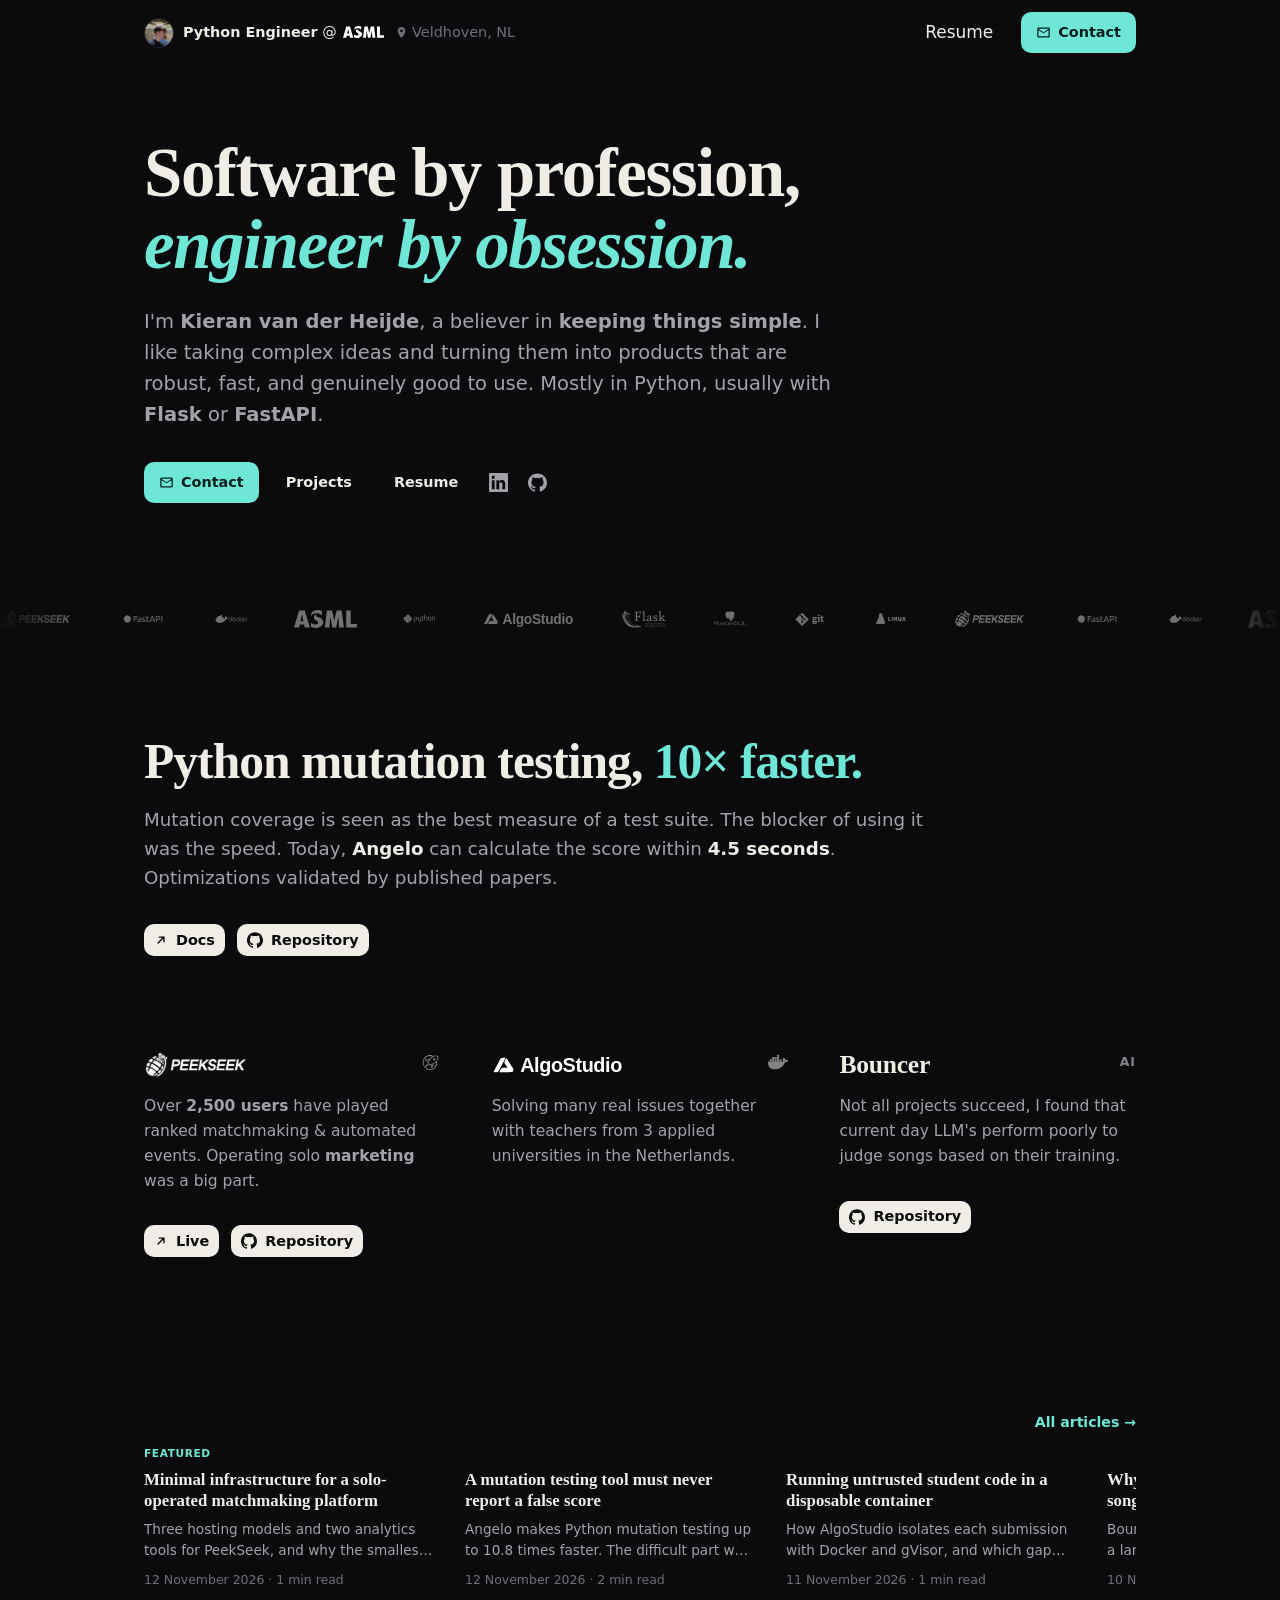
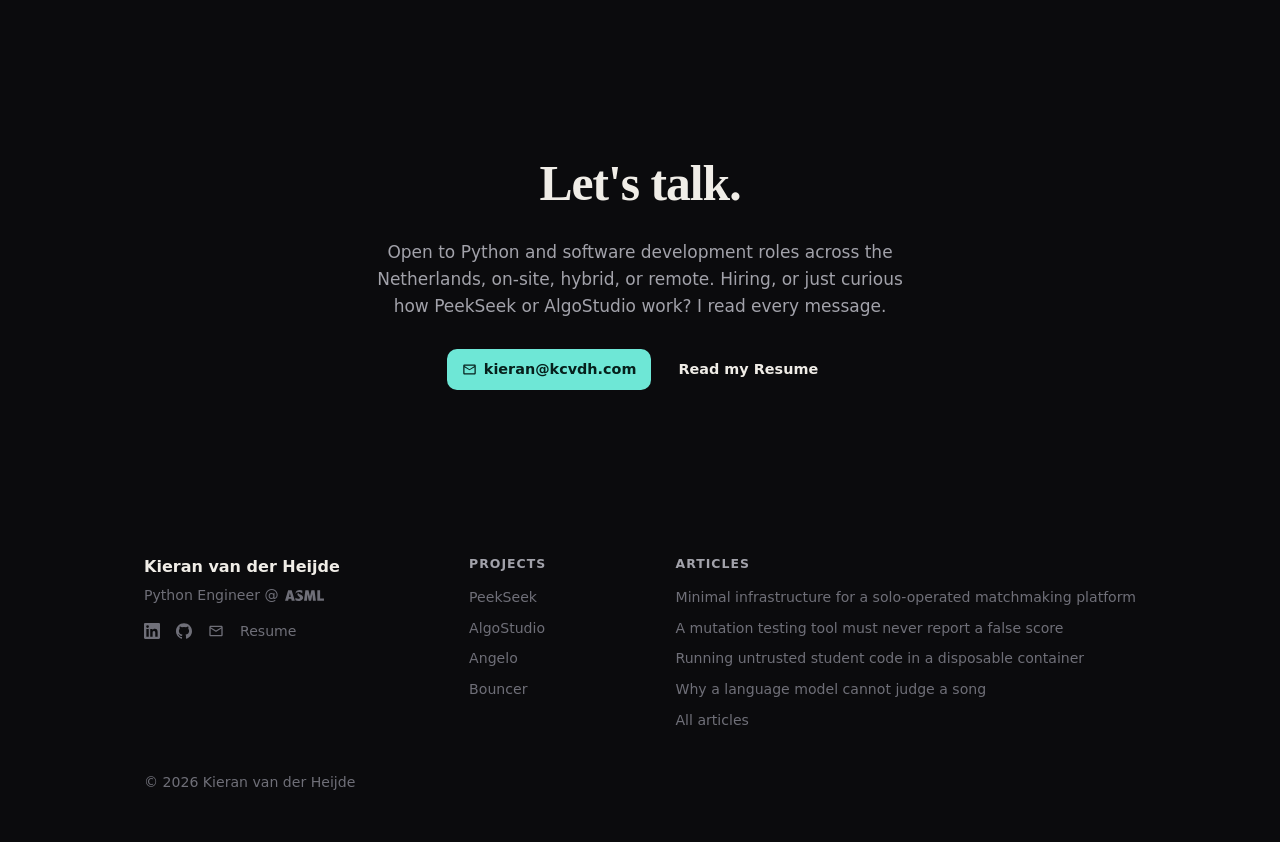
==== commit cfcaa8a6: "add articles" ====
--- a/index.html
+++ b/index.html
@@ -68,7 +68,7 @@
     { "@type": "SoftwareSourceCode", "name": "Angelo", "url": "https://angelo.kcvdh.com", "codeRepository": "https://github.com/kvandeh/Angelo" },
     { "@type": "SoftwareSourceCode", "name": "PeekSeek", "url": "https://peekseek.net", "codeRepository": "https://github.com/PeekSeek/PeekSeek" },
     { "@type": "SoftwareSourceCode", "name": "Bouncer", "codeRepository": "https://github.com/kvandeh/Bouncer" },
-    { "@type": "WebApplication", "name": "AlgoStudio", "url": "https://algostudio.io" }
+    { "@type": "WebApplication", "name": "AlgoStudio" }
   ]
 }
 </script>
@@ -210,6 +210,105 @@
     </div>
   </section>
 
+  <!-- build:articles -->
+  <section class="articles reveal" id="articles" aria-labelledby="articles-title">
+    <div class="articles-head">
+      <h2 id="articles-title" class="sr-only">Articles</h2>
+      <a class="articles-all" href="articles/">All articles &rarr;</a>
+    </div>
+    <ul class="carousel" role="list">
+      <li class="acard">
+        <a href="articles/peekseek-infrastructure/">
+          <div class="acard-body">
+            <span class="featured">Featured</span>
+            <h3>Minimal infrastructure for a solo-operated matchmaking platform</h3>
+            <p>Three hosting models and two analytics tools for PeekSeek, and why the smallest set of tools was the best set.</p>
+            <span class="acard-meta"><time datetime="2026-11-12">12 November 2026</time> · 1 min read</span>
+          </div>
+        </a>
+      </li>
+      <li class="acard">
+        <a href="articles/angelo-mutation-testing/">
+          <div class="acard-body">
+            <span class="featured" aria-hidden="true" style="visibility: hidden">Featured</span>
+            <h3>A mutation testing tool must never report a false score</h3>
+            <p>Angelo makes Python mutation testing up to 10.8 times faster. The difficult part was to keep the score true.</p>
+            <span class="acard-meta"><time datetime="2026-11-12">12 November 2026</time> · 2 min read</span>
+          </div>
+        </a>
+      </li>
+      <li class="acard">
+        <a href="articles/algostudio-sandbox/">
+          <div class="acard-body">
+            <span class="featured" aria-hidden="true" style="visibility: hidden">Featured</span>
+            <h3>Running untrusted student code in a disposable container</h3>
+            <p>How AlgoStudio isolates each submission with Docker and gVisor, and which gap remains.</p>
+            <span class="acard-meta"><time datetime="2026-11-11">11 November 2026</time> · 1 min read</span>
+          </div>
+        </a>
+      </li>
+      <li class="acard">
+        <a href="articles/bouncer-retrospective/">
+          <div class="acard-body">
+            <span class="featured" aria-hidden="true" style="visibility: hidden">Featured</span>
+            <h3>Why a language model cannot judge a song</h3>
+            <p>Bouncer filters Spotify Jam requests with a language model. It scored 95.2% on an evaluation set, but failed at real parties.</p>
+            <span class="acard-meta"><time datetime="2026-11-10">10 November 2026</time> · 1 min read</span>
+          </div>
+        </a>
+      </li>
+    </ul>
+  </section>
+  <script>
+    (function () {
+      var track = document.querySelector('.carousel');
+      function step() { return track.firstElementChild.offsetWidth + parseFloat(getComputedStyle(track).columnGap); }
+      function glideTo(left) { track.scrollTo({ left: left, behavior: 'smooth' }); }
+
+      // Mouse wheel: one card per gesture, gliding to it. At either end the page scrolls.
+      var busy = false;
+      track.addEventListener('wheel', function (e) {
+        var delta = Math.abs(e.deltaX) > Math.abs(e.deltaY) ? e.deltaX : e.deltaY;
+        var max = track.scrollWidth - track.clientWidth;
+        if ((delta < 0 && track.scrollLeft <= 0) || (delta > 0 && track.scrollLeft >= max - 1)) return;
+        e.preventDefault();
+        if (busy) return;
+        busy = true;
+        var index = Math.round(track.scrollLeft / step()) + (delta > 0 ? 1 : -1);
+        glideTo(index * step());
+        setTimeout(function () { busy = false; }, 450);
+      }, { passive: false });
+
+      // Mouse drag: follow the pointer, then glide to the nearest card. Touch uses native swipe.
+      var startX = 0, startLeft = 0, dragging = false, moved = false;
+      track.addEventListener('pointerdown', function (e) {
+        if (e.pointerType !== 'mouse' || e.button !== 0) return;
+        dragging = true; moved = false; startX = e.clientX; startLeft = track.scrollLeft;
+      });
+      window.addEventListener('pointermove', function (e) {
+        if (!dragging) return;
+        var dx = e.clientX - startX;
+        if (!moved && Math.abs(dx) < 5) return;
+        moved = true;
+        track.style.scrollSnapType = 'none';
+        track.style.cursor = 'grabbing';
+        track.scrollLeft = startLeft - dx;
+      });
+      window.addEventListener('pointerup', function () {
+        if (!dragging) return;
+        dragging = false;
+        track.style.cursor = '';
+        if (!moved) return;
+        glideTo(Math.round(track.scrollLeft / step()) * step());
+        setTimeout(function () { track.style.scrollSnapType = ''; }, 450);
+      });
+      // A drag must not open the card it ended on, or start a native link/image drag.
+      track.addEventListener('click', function (e) { if (moved) { e.preventDefault(); moved = false; } }, true);
+      track.addEventListener('dragstart', function (e) { e.preventDefault(); });
+    })();
+  </script>
+  <!-- /build:articles -->
+
   <section class="contact reveal" id="contact">
     <h2>Let's talk.</h2>
     <p>Open to Python and software development roles across the Netherlands, on-site, hybrid, or remote. Hiring, or just curious how PeekSeek or AlgoStudio work? I read every message.</p>
@@ -221,18 +320,38 @@
 
 </main>
 
+<!-- build:footer -->
 <footer class="foot">
-  <span>© <span id="year"></span> Kieran van der Heijde · Veldhoven, NL</span>
-  <span class="foot-links">
-    <a target="_blank" href="https://www.linkedin.com/in/kcvdh" data-track="link-linkedin-foot">LinkedIn</a>
-    <a target="_blank" href="https://github.com/kvandeh" data-track="link-github-foot">GitHub</a>
-    <a target="_blank" href="https://github.com/sponsors/kvandeh" data-track="link-sponsor">Sponsor</a>
-    <a href="./links.html">All links</a>
-  </span>
+  <div class="foot-cols">
+    <div class="foot-about">
+      <a class="foot-name" href="">Kieran van der Heijde</a>
+      <p class="foot-role">Python Engineer @ <span class="asml-mark" role="img" aria-label="ASML"></span></p>
+      <div class="foot-icons">
+        <a class="iconlink" href="https://www.linkedin.com/in/kcvdh" rel="me" aria-label="LinkedIn"><svg viewBox="0 0 24 24" aria-hidden="true"><path d="M20.45 20.45h-3.55v-5.57c0-1.33-.02-3.04-1.85-3.04-1.86 0-2.14 1.45-2.14 2.94v5.67H9.36V9h3.41v1.56h.05c.48-.9 1.64-1.85 3.37-1.85 3.6 0 4.27 2.37 4.27 5.45v6.29zM5.34 7.43a2.06 2.06 0 1 1 0-4.12 2.06 2.06 0 0 1 0 4.12zM7.12 20.45H3.56V9h3.56v11.45zM22.22 0H1.77C.79 0 0 .77 0 1.73v20.54C0 23.22.79 24 1.77 24h20.45c.98 0 1.78-.78 1.78-1.73V1.73C24 .77 23.2 0 22.22 0z"/></svg></a>
+        <a class="iconlink" href="https://github.com/kvandeh" rel="me" aria-label="GitHub"><svg viewBox="0 0 24 24" aria-hidden="true"><path d="M12 .5C5.37.5 0 5.78 0 12.29c0 5.2 3.44 9.6 8.21 11.16.6.11.82-.25.82-.56 0-.28-.01-1.02-.02-2-3.34.71-4.04-1.59-4.04-1.59-.55-1.37-1.34-1.74-1.34-1.74-1.09-.74.08-.73.08-.73 1.2.08 1.84 1.22 1.84 1.22 1.07 1.8 2.81 1.28 3.5.98.11-.76.42-1.28.76-1.57-2.67-.3-5.47-1.31-5.47-5.83 0-1.29.47-2.34 1.23-3.17-.12-.3-.53-1.52.12-3.17 0 0 1.01-.32 3.3 1.21a11.6 11.6 0 0 1 6 0c2.29-1.53 3.3-1.21 3.3-1.21.65 1.65.24 2.87.12 3.17.77.83 1.23 1.88 1.23 3.17 0 4.53-2.81 5.53-5.49 5.82.43.36.82 1.09.82 2.2 0 1.59-.01 2.87-.01 3.26 0 .31.22.68.83.56C20.56 21.88 24 17.49 24 12.29 24 5.78 18.63.5 12 .5z"/></svg></a>
+        <a class="iconlink" href="mailto:kieran@kcvdh.com" aria-label="Email"><svg viewBox="0 0 24 24" aria-hidden="true"><path d="M4 4h16c1.1 0 2 .9 2 2v12c0 1.1-.9 2-2 2H4c-1.1 0-2-.9-2-2V6c0-1.1.9-2 2-2zm0 2v.4l8 5 8-5V6H4zm16 2.3-7.47 4.67a1 1 0 0 1-1.06 0L4 8.3V18h16V8.3z"/></svg></a>
+        <a href="resume.pdf">Resume</a>
+      </div>
+    </div>
+    <nav aria-label="Projects">
+      <h2>Projects</h2>
+      <ul>
+        <li><a href="https://peekseek.net">PeekSeek</a></li>
+        <li>AlgoStudio</li>
+        <li><a href="https://angelo.kcvdh.com">Angelo</a></li>
+        <li><a href="https://github.com/kvandeh/Bouncer">Bouncer</a></li>
+      </ul>
+    </nav>
+    <nav aria-label="Articles">
+      <h2>Articles</h2>
+      <ul><li><a href="articles/peekseek-infrastructure/">Minimal infrastructure for a solo-operated matchmaking platform</a></li><li><a href="articles/angelo-mutation-testing/">A mutation testing tool must never report a false score</a></li><li><a href="articles/algostudio-sandbox/">Running untrusted student code in a disposable container</a></li><li><a href="articles/bouncer-retrospective/">Why a language model cannot judge a song</a></li><li><a href="articles/">All articles</a></li></ul>
+    </nav>
+  </div>
+  <p class="foot-legal">© 2026 Kieran van der Heijde</p>
 </footer>
+<!-- /build:footer -->
 
 <script>
-  document.getElementById('year').textContent = new Date().getFullYear();
 
   // Reveal on scroll, off for reduced-motion users.
   (function () {
--- a/styles.css
+++ b/styles.css
@@ -645,3 +645,314 @@
   width: 14px;
   height: 14px;
 }
+
+/* ---------- Articles: carousel, index, post ---------- */
+.articles h1,
+.articles-head h2 {
+  font-family: var(--serif);
+  font-weight: 600;
+  font-size: clamp(2rem, 5vw, 3.1rem);
+  letter-spacing: -0.02em;
+  margin: 0;
+}
+.articles-head {
+  display: flex;
+  justify-content: space-between;
+  align-items: flex-end;
+  gap: 16px;
+  margin-bottom: 24px;
+}
+.acard a:focus-visible,
+.foot a:focus-visible {
+  outline: 2px solid var(--accent);
+  outline-offset: 3px;
+}
+.carousel,
+.article-grid {
+  list-style: none;
+  margin: 0;
+  padding: 0;
+  display: grid;
+  gap: 32px;
+}
+.carousel {
+  grid-auto-flow: column;
+  /* 3.1 cards in view: the fourth peeks out as a hint to scroll. */
+  grid-auto-columns: calc((100% - 3 * 32px) / 3.1);
+  overscroll-behavior-x: contain;
+  user-select: none;
+  -webkit-overflow-scrolling: touch;
+  overflow-x: auto;
+  scroll-snap-type: x mandatory;
+  scrollbar-width: none;
+}
+.carousel::-webkit-scrollbar {
+  display: none;
+}
+.article-grid {
+  grid-template-columns: repeat(auto-fill, minmax(280px, 1fr));
+  margin-top: 24px;
+}
+.acard {
+  scroll-snap-align: start;
+}
+.acard[hidden] {
+  display: none;
+}
+.acard a {
+  display: flex;
+  flex-direction: column;
+  gap: 14px;
+  height: 100%;
+  cursor: pointer;
+}
+.acard img {
+  width: 100%;
+  aspect-ratio: 16 / 9;
+  object-fit: cover;
+  display: block;
+  border-radius: 6px;
+}
+.acard-body {
+  display: flex;
+  flex-direction: column;
+  gap: 8px;
+  flex: 1;
+}
+.acard h3 {
+  font-family: var(--serif);
+  font-size: 1.05rem;
+  font-weight: 600;
+  line-height: 1.2;
+  margin: 0;
+}
+.acard p {
+  color: var(--muted);
+  font-size: 0.85rem;
+  margin: 0;
+  display: -webkit-box;
+  -webkit-line-clamp: 2;
+  -webkit-box-orient: vertical;
+  overflow: hidden;
+}
+.acard-meta {
+  color: var(--faint);
+  font-size: 0.78rem;
+}
+.articles-all {
+  display: inline-block;
+  color: var(--accent);
+  font-weight: 600;
+  font-size: 0.88rem;
+}
+.featured {
+  font-size: 0.66rem;
+  font-weight: 650;
+  letter-spacing: 0.06em;
+  text-transform: uppercase;
+  color: var(--accent);
+}
+
+.post {
+  max-width: var(--maxw);
+  margin: 0 auto;
+  padding: clamp(32px, 6vw, 72px) var(--pad);
+}
+.post-head h1 {
+  font-family: var(--serif);
+  font-weight: 600;
+  font-size: clamp(1.6rem, 3.2vw, 2.2rem);
+  line-height: 1.15;
+  letter-spacing: -0.01em;
+  margin: 14px 0 8px;
+}
+.byline {
+  display: flex;
+  align-items: center;
+  gap: 10px;
+  font-size: 0.88rem;
+}
+.byline img {
+  border-radius: 50%;
+  object-fit: cover;
+}
+.byline-date {
+  margin-left: auto;
+  color: var(--faint);
+}
+.post-body {
+  font-size: 1rem;
+  line-height: 1.7;
+  color: var(--muted);
+}
+.post-body h2 {
+  font-family: var(--serif);
+  color: var(--text);
+  font-size: 1.3rem;
+  margin: 2.2em 0 0.5em;
+}
+.post-body h3 {
+  color: var(--text);
+  font-size: 1.02rem;
+  margin: 1.8em 0 0.4em;
+}
+.post-body a {
+  color: var(--accent);
+  text-decoration: underline;
+}
+.post-body img {
+  width: 100%;
+  max-width: 640px;
+  height: auto;
+  border-radius: 6px;
+  display: block;
+  margin: 1.6em 0 0.4em;
+}
+.post-body p:has(> em:only-child) {
+  color: var(--faint);
+  font-size: 0.9rem;
+  margin-top: 0;
+}
+.post-body p:has(> em:only-child) em {
+  color: inherit;
+}
+.post-body li {
+  margin-bottom: 0.4em;
+}
+
+/* ---------- Footer ---------- */
+.foot {
+  display: block;
+  margin-top: 40px;
+  padding-top: 48px;
+}
+.foot-cols {
+  display: grid;
+  /* Each column takes its own width; the free space is split evenly between them. */
+  grid-template-columns: auto auto minmax(0, auto);
+  justify-content: space-between;
+  gap: 32px 48px;
+}
+.foot-name {
+  font-weight: 600;
+  font-size: 1rem;
+  color: var(--text);
+}
+.foot-role {
+  display: flex;
+  align-items: center;
+  gap: 6px;
+  margin: 4px 0 16px;
+}
+/* The ASML logo as a mask, so it takes the text colour next to it. */
+.asml-mark {
+  display: inline-block;
+  width: 42px;
+  height: 11px;
+  background: currentColor;
+  -webkit-mask: url("assets/asml.svg") left center / contain no-repeat;
+  mask: url("assets/asml.svg") left center / contain no-repeat;
+}
+.foot-icons {
+  display: flex;
+  align-items: center;
+  gap: 16px;
+  line-height: 1;
+}
+.foot-icons a,
+.foot-icons .iconlink {
+  color: inherit;
+  padding: 0;
+}
+.foot-icons svg {
+  width: 16px;
+  height: 16px;
+}
+.foot h2 {
+  font-size: 0.78rem;
+  letter-spacing: 0.08em;
+  text-transform: uppercase;
+  color: var(--muted);
+  margin: 0 0 12px;
+}
+.foot ul {
+  list-style: none;
+  margin: 0;
+  padding: 0;
+  display: grid;
+  gap: 8px;
+}
+.foot-legal {
+  margin: 40px 0 0;
+}
+@media (max-width: 760px) {
+  .foot-cols {
+    grid-template-columns: 1fr 1fr;
+  }
+  .foot-about {
+    grid-column: 1 / -1;
+  }
+}
+@media (max-width: 900px) {
+  .carousel {
+    grid-auto-columns: calc((100% - 2 * 32px) / 2.2);
+  }
+}
+@media (max-width: 640px) {
+  .carousel {
+    grid-auto-columns: calc((100% - 20px) / 1.2);
+  }
+}
+/* Hidden on screen, still read by screen readers and used for page structure. */
+.sr-only {
+  position: absolute;
+  width: 1px;
+  height: 1px;
+  margin: -1px;
+  padding: 0;
+  overflow: hidden;
+  clip: rect(0 0 0 0);
+  white-space: nowrap;
+  border: 0;
+}
+.articles-head {
+  justify-content: flex-end;
+  margin-bottom: 12px;
+}
+/* Footer article titles stay on one line and end in an ellipsis when too long. */
+.foot nav {
+  min-width: 0;
+}
+.foot nav li {
+  white-space: nowrap;
+  overflow: hidden;
+  text-overflow: ellipsis;
+}
+.read-next-title {
+  font-size: 0.78rem;
+  letter-spacing: 0.08em;
+  text-transform: uppercase;
+  color: var(--muted);
+  margin: 0 0 8px;
+}
+.article-grid {
+  grid-template-columns: repeat(auto-fill, minmax(240px, 1fr));
+  gap: 32px;
+}
+/* Code blocks: Prism colours the tokens; the block itself matches the site. */
+.post-body pre[class*="language-"] {
+  background: var(--bg-raise);
+  border-radius: 6px;
+  padding: 16px 18px;
+  margin: 1.4em 0;
+  font-size: 0.85rem;
+  line-height: 1.6;
+  overflow-x: auto;
+}
+.post-body :not(pre) > code {
+  font-size: 0.88em;
+  color: var(--text);
+  background: var(--bg-raise);
+  border-radius: 4px;
+  padding: 1px 5px;
+}
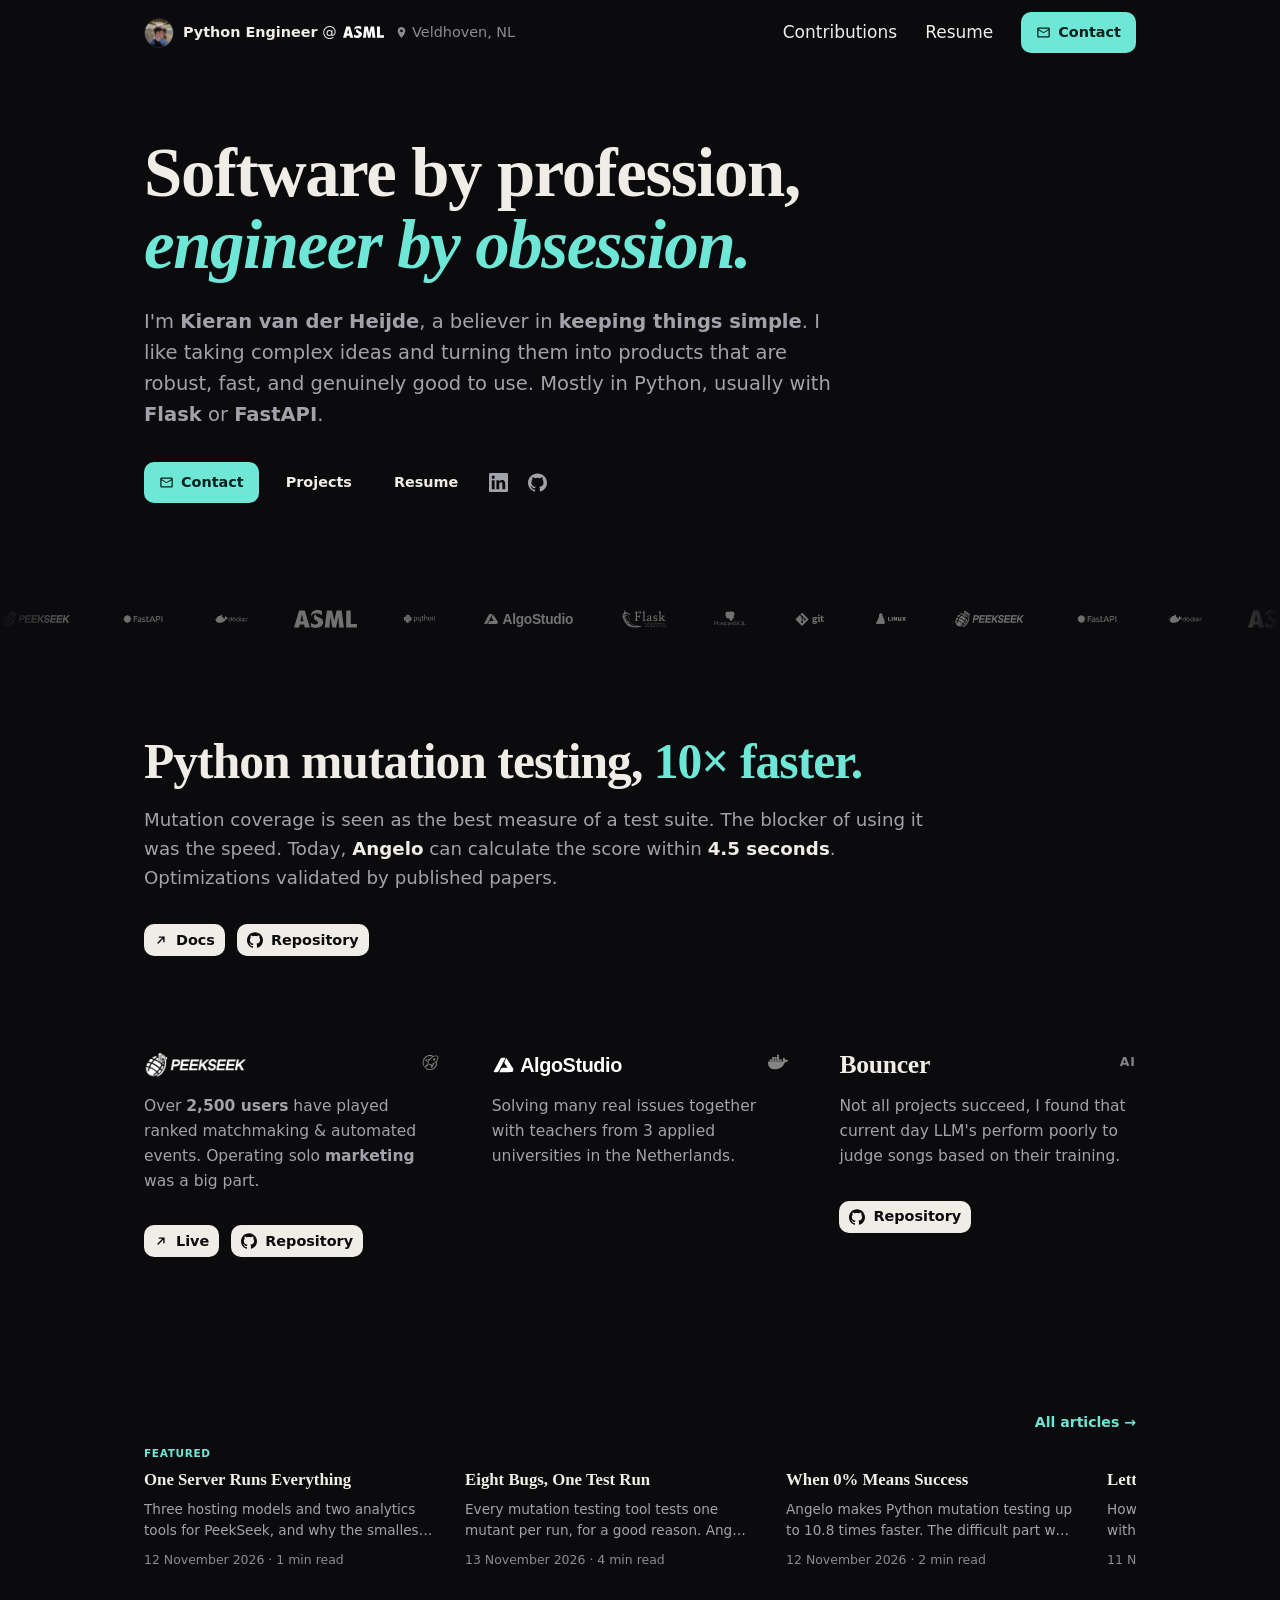
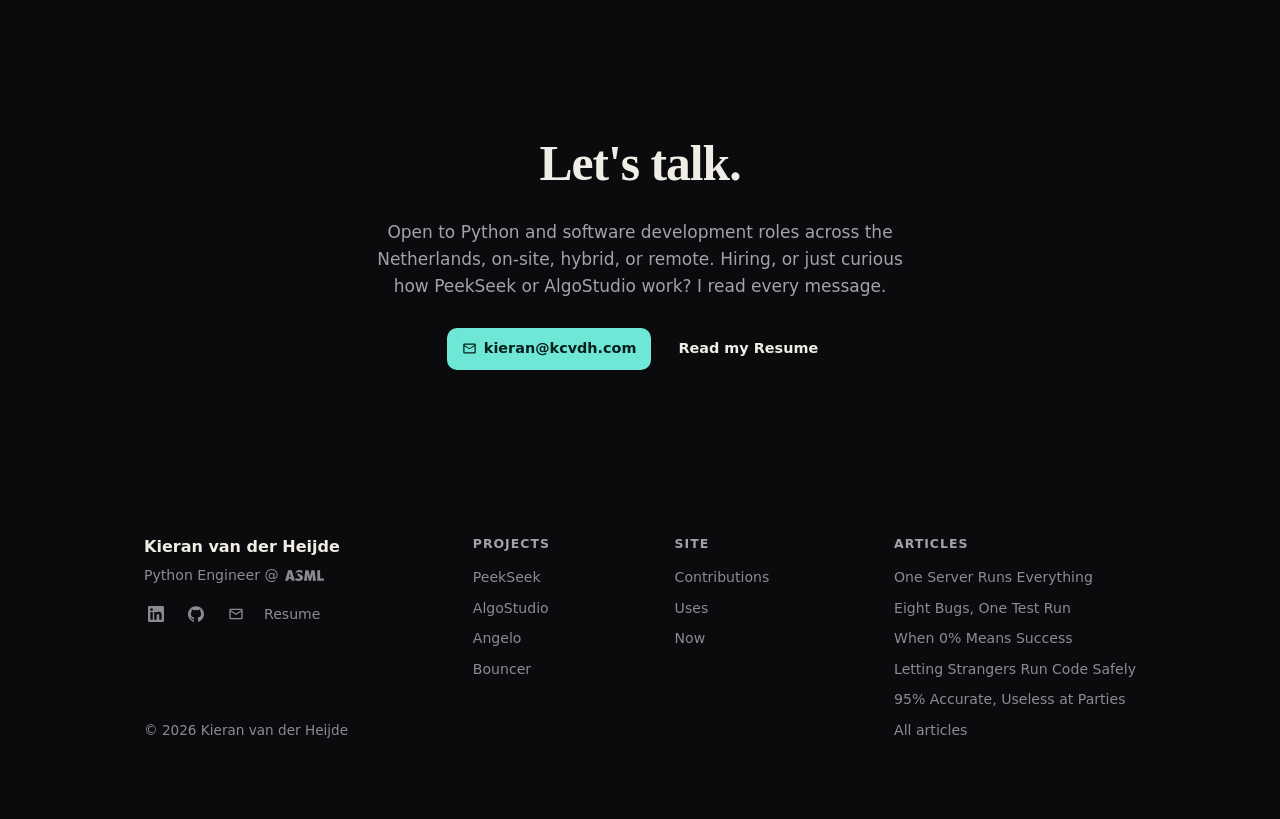
==== commit cffccfdb: "change articles, add new pages" ====
--- a/index.html
+++ b/index.html
@@ -75,7 +75,11 @@
 </head>
 <body>
 
-<a class="skip" href="#work">Skip to the work</a>
+<a class="skip" href="#projects">Skip to the projects</a>
+<section class="ai-summary" hidden data-nosnippet>
+  <h2>Page summary</h2>
+  <p>Personal site of Kieran van der Heijde, a Python Engineer at ASML in Veldhoven, the Netherlands. He works mostly in Python with Flask and FastAPI. He built and runs PeekSeek, a competitive matchmaking platform for the game Unturned with more than 2,000 users and 10,000 matches, officially partnered with Smartly Dressed Games, and AlgoStudio, a platform for teaching programming with sandboxed Python and C#. The site also has articles, his open source contributions, his tech stack and his resume. He is open to Python and software roles across the Netherlands.</p>
+</section>
 
 <header class="topbar">
   <a class="now-chip" href="https://www.linkedin.com/in/kcvdh" target="_blank" aria-label="Kieran, Python Engineer at ASML, Veldhoven">
@@ -83,9 +87,10 @@
       <img src="./assets/kieran.jpg" alt="Kieran van der Heijde" onerror="this.style.display='none';this.parentNode.classList.add('noimg')" />
       <span class="now-chip-initials">K</span>
     </span>
-    <span class="now-chip-role"><b>Python Engineer</b> @ <img class="asml-logo" src="./assets/asml.svg" alt="ASML" /><span class="now-loc"><svg class="pin" viewBox="0 0 24 24" aria-hidden="true"><path d="M12 2C8.13 2 5 5.13 5 9c0 5.25 7 13 7 13s7-7.75 7-13c0-3.87-3.13-7-7-7zm0 9.5a2.5 2.5 0 1 1 0-5 2.5 2.5 0 0 1 0 5z"/></svg>Veldhoven, NL</span></span>
+    <span class="now-chip-role"><b>Python Engineer</b> @ <img class="asml-logo" src="./assets/asml.svg" alt="ASML" width="1065" height="300" /><span class="now-loc"><svg class="pin" viewBox="0 0 24 24" aria-hidden="true"><path d="M12 2C8.13 2 5 5.13 5 9c0 5.25 7 13 7 13s7-7.75 7-13c0-3.87-3.13-7-7-7zm0 9.5a2.5 2.5 0 1 1 0-5 2.5 2.5 0 0 1 0 5z"/></svg>Veldhoven, NL</span></span>
   </a>
   <nav aria-label="Primary">
+    <a href="./contributions/">Contributions</a>
     <a target="_blank" href="./resume.pdf" download="Kieran-van-der-Heijde-Python-Engineer-Resume.pdf">Resume</a>
     <a class="btn btn-primary" href="mailto:kieran@kcvdh.com" data-track="cta-email-hero"><svg viewBox="0 0 24 24" aria-hidden="true"><path d="M4 4h16c1.1 0 2 .9 2 2v12c0 1.1-.9 2-2 2H4c-1.1 0-2-.9-2-2V6c0-1.1.9-2 2-2zm0 2v.4l8 5 8-5V6H4zm16 2.3-7.47 4.67a1 1 0 0 1-1.06 0L4 8.3V18h16V8.3z"/></svg>Contact</a>
   </nav>
@@ -94,7 +99,7 @@
 <main>
 
   <!-- HERO: a small ASML "currently" snippet sits on top of the text. -->
-  <section class="hero">
+  <section class="hero" id="about">
     <h1 class="reveal">Software by profession,<br /><em>engineer by obsession.</em></h1>
     <p class="lede reveal">
       I'm <b>Kieran van der Heijde</b>, a believer in <b>keeping things simple</b>. I like taking complex ideas and turning them into products
@@ -102,7 +107,7 @@
     </p>
     <div class="cta-row reveal">
       <a class="btn btn-primary" target="_blank" href="mailto:kieran@kcvdh.com" data-track="cta-email-hero"><svg viewBox="0 0 24 24" aria-hidden="true"><path d="M4 4h16c1.1 0 2 .9 2 2v12c0 1.1-.9 2-2 2H4c-1.1 0-2-.9-2-2V6c0-1.1.9-2 2-2zm0 2v.4l8 5 8-5V6H4zm16 2.3-7.47 4.67a1 1 0 0 1-1.06 0L4 8.3V18h16V8.3z"/></svg>Contact</a>
-      <a class="btn" href="#work" data-track="cta-projects">Projects</a>
+      <a class="btn" href="#projects" data-track="cta-projects">Projects</a>
       <a class="btn" target="_blank" href="./resume.pdf" download="Kieran-van-der-Heijde-Python-Engineer-Resume.pdf" data-track="cta-resume">Resume</a>
       <a class="iconlink" target="_blank" href="https://www.linkedin.com/in/kcvdh" rel="me" data-track="link-linkedin" aria-label="LinkedIn">
         <svg viewBox="0 0 24 24" aria-hidden="true"><path d="M20.45 20.45h-3.55v-5.57c0-1.33-.02-3.04-1.85-3.04-1.86 0-2.14 1.45-2.14 2.94v5.67H9.36V9h3.41v1.56h.05c.48-.9 1.64-1.85 3.37-1.85 3.6 0 4.27 2.37 4.27 5.45v6.29zM5.34 7.43a2.06 2.06 0 1 1 0-4.12 2.06 2.06 0 0 1 0 4.12zM7.12 20.45H3.56V9h3.56v11.45zM22.22 0H1.77C.79 0 0 .77 0 1.73v20.54C0 23.22.79 24 1.77 24h20.45c.98 0 1.78-.78 1.78-1.73V1.73C24 .77 23.2 0 22.22 0z"/></svg>
@@ -150,7 +155,7 @@
   </section>
 
   <!-- WORK: Angelo as the lead story, three projects underneath. -->
-  <section class="work-x" id="work">
+  <section class="work-x" id="projects">
     <div class="ed">
 
       <article class="ed-lead reveal">
@@ -221,9 +226,19 @@
         <a href="articles/peekseek-infrastructure/">
           <div class="acard-body">
             <span class="featured">Featured</span>
-            <h3>Minimal infrastructure for a solo-operated matchmaking platform</h3>
+            <h3>One Server Runs Everything</h3>
             <p>Three hosting models and two analytics tools for PeekSeek, and why the smallest set of tools was the best set.</p>
             <span class="acard-meta"><time datetime="2026-11-12">12 November 2026</time> · 1 min read</span>
+          </div>
+        </a>
+      </li>
+      <li class="acard">
+        <a href="articles/batch-mutation-testing/">
+          <div class="acard-body">
+            <span class="featured" aria-hidden="true" style="visibility: hidden">Featured</span>
+            <h3>Eight Bugs, One Test Run</h3>
+            <p>Every mutation testing tool tests one mutant per run, for a good reason. Angelo tests eight at once without losing a single verdict. This is how it decides which mutants can share a run.</p>
+            <span class="acard-meta"><time datetime="2026-11-13">13 November 2026</time> · 4 min read</span>
           </div>
         </a>
       </li>
@@ -231,7 +246,7 @@
         <a href="articles/angelo-mutation-testing/">
           <div class="acard-body">
             <span class="featured" aria-hidden="true" style="visibility: hidden">Featured</span>
-            <h3>A mutation testing tool must never report a false score</h3>
+            <h3>When 0% Means Success</h3>
             <p>Angelo makes Python mutation testing up to 10.8 times faster. The difficult part was to keep the score true.</p>
             <span class="acard-meta"><time datetime="2026-11-12">12 November 2026</time> · 2 min read</span>
           </div>
@@ -241,7 +256,7 @@
         <a href="articles/algostudio-sandbox/">
           <div class="acard-body">
             <span class="featured" aria-hidden="true" style="visibility: hidden">Featured</span>
-            <h3>Running untrusted student code in a disposable container</h3>
+            <h3>Letting Strangers Run Code Safely</h3>
             <p>How AlgoStudio isolates each submission with Docker and gVisor, and which gap remains.</p>
             <span class="acard-meta"><time datetime="2026-11-11">11 November 2026</time> · 1 min read</span>
           </div>
@@ -251,7 +266,7 @@
         <a href="articles/bouncer-retrospective/">
           <div class="acard-body">
             <span class="featured" aria-hidden="true" style="visibility: hidden">Featured</span>
-            <h3>Why a language model cannot judge a song</h3>
+            <h3>95% Accurate, Useless at Parties</h3>
             <p>Bouncer filters Spotify Jam requests with a language model. It scored 95.2% on an evaluation set, but failed at real parties.</p>
             <span class="acard-meta"><time datetime="2026-11-10">10 November 2026</time> · 1 min read</span>
           </div>
@@ -324,17 +339,20 @@
 <footer class="foot">
   <div class="foot-cols">
     <div class="foot-about">
-      <a class="foot-name" href="">Kieran van der Heijde</a>
-      <p class="foot-role">Python Engineer @ <span class="asml-mark" role="img" aria-label="ASML"></span></p>
+      <a class="foot-id" href="">
+        <span class="foot-name">Kieran van der Heijde</span>
+        <span class="foot-role">Python Engineer @ <span class="asml-mark" role="img" aria-label="ASML"></span></span>
+      </a>
       <div class="foot-icons">
         <a class="iconlink" href="https://www.linkedin.com/in/kcvdh" rel="me" aria-label="LinkedIn"><svg viewBox="0 0 24 24" aria-hidden="true"><path d="M20.45 20.45h-3.55v-5.57c0-1.33-.02-3.04-1.85-3.04-1.86 0-2.14 1.45-2.14 2.94v5.67H9.36V9h3.41v1.56h.05c.48-.9 1.64-1.85 3.37-1.85 3.6 0 4.27 2.37 4.27 5.45v6.29zM5.34 7.43a2.06 2.06 0 1 1 0-4.12 2.06 2.06 0 0 1 0 4.12zM7.12 20.45H3.56V9h3.56v11.45zM22.22 0H1.77C.79 0 0 .77 0 1.73v20.54C0 23.22.79 24 1.77 24h20.45c.98 0 1.78-.78 1.78-1.73V1.73C24 .77 23.2 0 22.22 0z"/></svg></a>
         <a class="iconlink" href="https://github.com/kvandeh" rel="me" aria-label="GitHub"><svg viewBox="0 0 24 24" aria-hidden="true"><path d="M12 .5C5.37.5 0 5.78 0 12.29c0 5.2 3.44 9.6 8.21 11.16.6.11.82-.25.82-.56 0-.28-.01-1.02-.02-2-3.34.71-4.04-1.59-4.04-1.59-.55-1.37-1.34-1.74-1.34-1.74-1.09-.74.08-.73.08-.73 1.2.08 1.84 1.22 1.84 1.22 1.07 1.8 2.81 1.28 3.5.98.11-.76.42-1.28.76-1.57-2.67-.3-5.47-1.31-5.47-5.83 0-1.29.47-2.34 1.23-3.17-.12-.3-.53-1.52.12-3.17 0 0 1.01-.32 3.3 1.21a11.6 11.6 0 0 1 6 0c2.29-1.53 3.3-1.21 3.3-1.21.65 1.65.24 2.87.12 3.17.77.83 1.23 1.88 1.23 3.17 0 4.53-2.81 5.53-5.49 5.82.43.36.82 1.09.82 2.2 0 1.59-.01 2.87-.01 3.26 0 .31.22.68.83.56C20.56 21.88 24 17.49 24 12.29 24 5.78 18.63.5 12 .5z"/></svg></a>
         <a class="iconlink" href="mailto:kieran@kcvdh.com" aria-label="Email"><svg viewBox="0 0 24 24" aria-hidden="true"><path d="M4 4h16c1.1 0 2 .9 2 2v12c0 1.1-.9 2-2 2H4c-1.1 0-2-.9-2-2V6c0-1.1.9-2 2-2zm0 2v.4l8 5 8-5V6H4zm16 2.3-7.47 4.67a1 1 0 0 1-1.06 0L4 8.3V18h16V8.3z"/></svg></a>
         <a href="resume.pdf">Resume</a>
       </div>
+      <p class="foot-legal">© 2026 Kieran van der Heijde</p>
     </div>
     <nav aria-label="Projects">
-      <h2>Projects</h2>
+      <h2><a href="#projects">Projects</a></h2>
       <ul>
         <li><a href="https://peekseek.net">PeekSeek</a></li>
         <li>AlgoStudio</li>
@@ -342,12 +360,19 @@
         <li><a href="https://github.com/kvandeh/Bouncer">Bouncer</a></li>
       </ul>
     </nav>
+    <nav aria-label="Site">
+      <h2><a href="site/">Site</a></h2>
+      <ul>
+        <li><a href="contributions/">Contributions</a></li>
+        <li><a href="uses/">Uses</a></li>
+        <li><a href="now/">Now</a></li>
+      </ul>
+    </nav>
     <nav aria-label="Articles">
-      <h2>Articles</h2>
-      <ul><li><a href="articles/peekseek-infrastructure/">Minimal infrastructure for a solo-operated matchmaking platform</a></li><li><a href="articles/angelo-mutation-testing/">A mutation testing tool must never report a false score</a></li><li><a href="articles/algostudio-sandbox/">Running untrusted student code in a disposable container</a></li><li><a href="articles/bouncer-retrospective/">Why a language model cannot judge a song</a></li><li><a href="articles/">All articles</a></li></ul>
+      <h2><a href="articles/">Articles</a></h2>
+      <ul><li><a href="articles/peekseek-infrastructure/">One Server Runs Everything</a></li><li><a href="articles/batch-mutation-testing/">Eight Bugs, One Test Run</a></li><li><a href="articles/angelo-mutation-testing/">When 0% Means Success</a></li><li><a href="articles/algostudio-sandbox/">Letting Strangers Run Code Safely</a></li><li><a href="articles/bouncer-retrospective/">95% Accurate, Useless at Parties</a></li><li><a href="articles/">All articles</a></li></ul>
     </nav>
   </div>
-  <p class="foot-legal">© 2026 Kieran van der Heijde</p>
 </footer>
 <!-- /build:footer -->
 
--- a/styles.css
+++ b/styles.css
@@ -4,7 +4,7 @@
   --line: #26262c;
   --text: #f0ede7;
   --muted: #a2a2aa;
-  --faint: #6f6f78;
+  --faint:     #8b8b94;
   --accent: #6ee7d6;
   --accent-ink: #06201c;
 
@@ -110,10 +110,6 @@
   color: var(--text);
   font-weight: 560;
   font-size: 0.9rem;
-  transition:
-    border-color 0.18s ease,
-    background 0.18s ease,
-    transform 0.18s ease;
 }
 .btn:focus-visible {
   outline: 2px solid var(--accent);
@@ -131,7 +127,6 @@
   justify-content: center;
   padding: 0 4px;
   color: var(--muted);
-  transition: color 0.18s ease;
 }
 .iconlink svg {
   width: 19px;
@@ -285,19 +280,12 @@
 }
 .band-rule {
   flex: 1;
-  height: 1px;
-  background: var(--line);
 }
 .band-visit {
   color: var(--accent);
   font-weight: 600;
   font-size: 0.92rem;
   white-space: nowrap;
-  border-bottom: 1px solid transparent;
-  transition: border-color 0.18s ease;
-}
-.band-visit:hover {
-  border-color: var(--accent);
 }
 
 .band-line {
@@ -388,25 +376,12 @@
   color: var(--faint);
   margin: 0 0 20px;
 }
-.lab-eyebrow::after {
-  content: "";
-  flex: 1;
-  height: 1px;
-  background: var(--line);
-}
 .xcard {
   display: block;
   border: 1px solid var(--line);
   border-radius: var(--radius-lg);
   background: var(--bg-raise);
   padding: clamp(20px, 2.6vw, 30px);
-  transition:
-    border-color 0.25s ease,
-    transform 0.25s ease;
-}
-.xcard:hover {
-  border-color: #3a3a44;
-  transform: translateY(-2px);
 }
 .xcard-head {
   display: flex;
@@ -719,7 +694,8 @@
   gap: 8px;
   flex: 1;
 }
-.acard h3 {
+.acard h3,
+.repo h2 {
   font-family: var(--serif);
   font-size: 1.05rem;
   font-weight: 600;
@@ -825,15 +801,28 @@
   display: block;
   margin-top: 40px;
   padding-top: 48px;
+  padding-bottom: 78px; /* 48px base + 30px breathing room below the footer */
 }
 .foot-cols {
   display: grid;
   /* Each column takes its own width; the free space is split evenly between them. */
-  grid-template-columns: auto auto minmax(0, auto);
+  grid-template-columns: auto auto auto minmax(0, auto);
   justify-content: space-between;
   gap: 32px 48px;
 }
+/* Name and role are one link home. */
+.foot-id {
+  display: flex;
+  flex-direction: column;
+  align-self: flex-start;
+}
+.foot-id:focus-visible,
+.foot h2 a:focus-visible {
+  outline: 2px solid var(--accent);
+  outline-offset: 3px;
+}
 .foot-name {
+  display: block;
   font-weight: 600;
   font-size: 1rem;
   color: var(--text);
@@ -882,8 +871,16 @@
   display: grid;
   gap: 8px;
 }
+.foot-about {
+  display: flex;
+  flex-direction: column;
+}
+/* Sits at the bottom of the first column, in the space under the icons. */
 .foot-legal {
-  margin: 40px 0 0;
+  margin: auto 0 0;
+  padding-top: 24px;
+  color: var(--faint);
+  font-size: 0.85rem;
 }
 @media (max-width: 760px) {
   .foot-cols {
@@ -956,3 +953,315 @@
   border-radius: 4px;
   padding: 1px 5px;
 }
+
+/* ---------- Simple pages (pages/*.md) ---------- */
+.page-title {
+  font-family: var(--serif);
+  font-weight: 600;
+  font-size: clamp(1.6rem, 3.2vw, 2.2rem);
+  line-height: 1.15;
+  letter-spacing: -0.01em;
+  margin: 0 0 8px;
+}
+
+/* ---------- Contributions ---------- */
+.contrib {
+  max-width: var(--maxw);
+  margin: 0 auto;
+  padding: clamp(32px, 6vw, 72px) var(--pad);
+}
+.contrib-top {
+  display: grid;
+  grid-template-columns: minmax(0, 1fr) auto;
+  gap: 48px;
+  align-items: stretch;
+}
+.prs {
+  list-style: none;
+  margin: 0;
+  padding: 0;
+  display: flex;
+  flex-direction: column;
+  justify-content: space-between;
+  gap: 8px;
+}
+.prs a {
+  display: flex;
+  align-items: center;
+  gap: 10px;
+  font-size: 0.92rem;
+}
+.prs a:focus-visible,
+.repo a:focus-visible {
+  outline: 2px solid var(--accent);
+  outline-offset: 3px;
+}
+.pr-title {
+  flex: 1;
+  min-width: 0;
+  overflow: hidden;
+  text-overflow: ellipsis;
+  white-space: nowrap;
+}
+.pr-meta {
+  flex: none;
+  color: var(--faint);
+  font-size: 0.78rem;
+}
+.grid {
+  display: grid;
+  grid-auto-flow: column;
+  grid-template-rows: repeat(7, 12px);
+  grid-auto-columns: 12px;
+  gap: 3px;
+}
+.grid i {
+  border-radius: 2px;
+  background: var(--bg-raise);
+}
+.grid i.pad {
+  background: none;
+}
+.grid .l1 { background: color-mix(in srgb, var(--accent) 25%, var(--bg-raise)); }
+.grid .l2 { background: color-mix(in srgb, var(--accent) 50%, var(--bg-raise)); }
+.grid .l3 { background: color-mix(in srgb, var(--accent) 75%, var(--bg-raise)); }
+.grid .l4 { background: var(--accent); }
+.repos-bar {
+  display: flex;
+  flex-wrap: wrap;
+  align-items: baseline;
+  justify-content: space-between;
+  gap: 12px 24px;
+  margin: 64px 0 24px;
+}
+.contrib-total {
+  margin: 0;
+  color: var(--muted);
+  font-size: 0.88rem;
+}
+.contrib-total b {
+  color: var(--text);
+}
+.repos-bar label {
+  color: var(--muted);
+  font-size: 0.88rem;
+}
+.repos-bar select {
+  margin-left: 8px;
+  background: var(--bg-raise);
+  color: var(--text);
+  border: 0;
+  border-radius: var(--radius);
+  padding: 8px 12px;
+  font: inherit;
+}
+.repo-grid {
+  list-style: none;
+  margin: 0;
+  padding: 0;
+  display: grid;
+  grid-template-columns: repeat(2, minmax(0, 1fr));
+  gap: 40px 48px;
+}
+.repo-top {
+  display: flex;
+  align-items: baseline;
+  gap: 12px;
+}
+.repo-top h2 {
+  flex: 1;
+  min-width: 0;
+  overflow-wrap: anywhere;
+}
+.repo-commits {
+  color: var(--faint);
+  font-size: 0.78rem;
+  white-space: nowrap;
+}
+.repo-commits b {
+  color: var(--accent);
+}
+.repo-meta {
+  display: flex;
+  flex-wrap: wrap;
+  justify-content: space-between;
+  gap: 4px 16px;
+  margin-top: auto;
+}
+@media (max-width: 900px) {
+  .contrib-top {
+    grid-template-columns: 1fr;
+  }
+  .grid {
+    overflow-x: auto;
+  }
+}
+@media (max-width: 640px) {
+  .repo-grid {
+    grid-template-columns: 1fr;
+  }
+}
+
+/* CI status beside each pull request */
+.ci {
+  flex: none;
+  width: 14px;
+  height: 14px;
+  fill: none;
+  stroke: currentColor;
+  stroke-width: 2.6;
+  stroke-linecap: round;
+  stroke-linejoin: round;
+}
+.ci-passed { color: var(--accent); }
+.ci-failed { color: #f08a8a; }
+.ci-running { color: var(--faint); fill: currentColor; }
+
+/* ---------- Stack diagram (/uses): plain HTML lists, each box a native <details> ---------- */
+.stack {
+  margin: 32px 0 16px;
+}
+.stack figcaption {
+  color: var(--faint);
+  font-size: 0.85rem;
+  margin-bottom: 20px;
+}
+.stack ol,
+.stack ul {
+  list-style: none;
+  margin: 0;
+  padding: 0;
+}
+.stack-flow,
+.zone-flow,
+.zone,
+.node {
+  display: flex;
+  align-items: center;
+}
+.stack-flow {
+  gap: 0;
+}
+.zone {
+  flex: 1;
+}
+.zone-box {
+  flex: 1;
+  background: color-mix(in srgb, var(--bg-raise) 55%, var(--bg));
+  border-radius: var(--radius-lg);
+  padding: 20px 24px 24px;
+}
+.zone-label {
+  display: block;
+  color: var(--faint);
+  font-size: 0.72rem;
+  letter-spacing: 0.12em;
+  text-transform: uppercase;
+  margin-bottom: 16px;
+}
+.branch ul {
+  display: flex;
+  flex-direction: column;
+  gap: 24px;
+}
+.arrow {
+  flex: none;
+  width: 44px;
+  text-align: center;
+  color: var(--accent);
+  font-size: 1.3rem;
+  line-height: 1;
+}
+.node details {
+  width: 180px;
+  background: color-mix(in srgb, var(--text) 7%, var(--bg-raise));
+  border-radius: 14px;
+  padding: 16px 18px;
+}
+.node summary {
+  display: flex;
+  flex-direction: column;
+  gap: 2px;
+  cursor: pointer;
+  list-style: none;
+}
+.node summary::-webkit-details-marker {
+  display: none;
+}
+.node summary:focus-visible {
+  outline: 2px solid var(--accent);
+  outline-offset: 6px;
+  border-radius: 4px;
+}
+.node summary b {
+  color: var(--text);
+  font-size: 1rem;
+}
+.node summary span {
+  color: var(--muted);
+  font-size: 0.85rem;
+}
+.node summary span::after {
+  content: " +";
+  color: var(--accent);
+}
+.node details[open] summary span::after {
+  content: " \2212";
+}
+.node details p {
+  margin: 10px 0 0;
+  font-size: 0.85rem;
+  line-height: 1.5;
+  color: var(--muted);
+}
+/* Narrow screens: one column, arrows point down, the fork shows a single arrow. */
+@media (max-width: 900px) {
+  .stack-flow,
+  .zone-flow,
+  .zone,
+  .node {
+    flex-direction: column;
+    align-items: stretch;
+  }
+  .node details {
+    width: auto;
+  }
+  .arrow {
+    width: auto;
+    padding: 10px 0;
+    transform: rotate(90deg);
+  }
+  .arrow-up {
+    transform: none;
+  }
+  .arrow-up::before {
+    content: "\2193";
+  }
+  .arrow-up {
+    font-size: 0;
+  }
+  .arrow-up::before {
+    font-size: 1.3rem;
+  }
+  .arrow-down {
+    display: none;
+  }
+  .branch ul {
+    gap: 16px;
+  }
+}
+
+.foot h2 a {
+  color: inherit;
+}
+/* Footer icons and the resume link keep a 24px tap target (WCAG 2.5.8). */
+.foot-icons a {
+  display: inline-flex;
+  align-items: center;
+  justify-content: center;
+  min-width: 24px;
+  min-height: 24px;
+}
+.site-articles-title {
+  margin-top: 64px;
+}
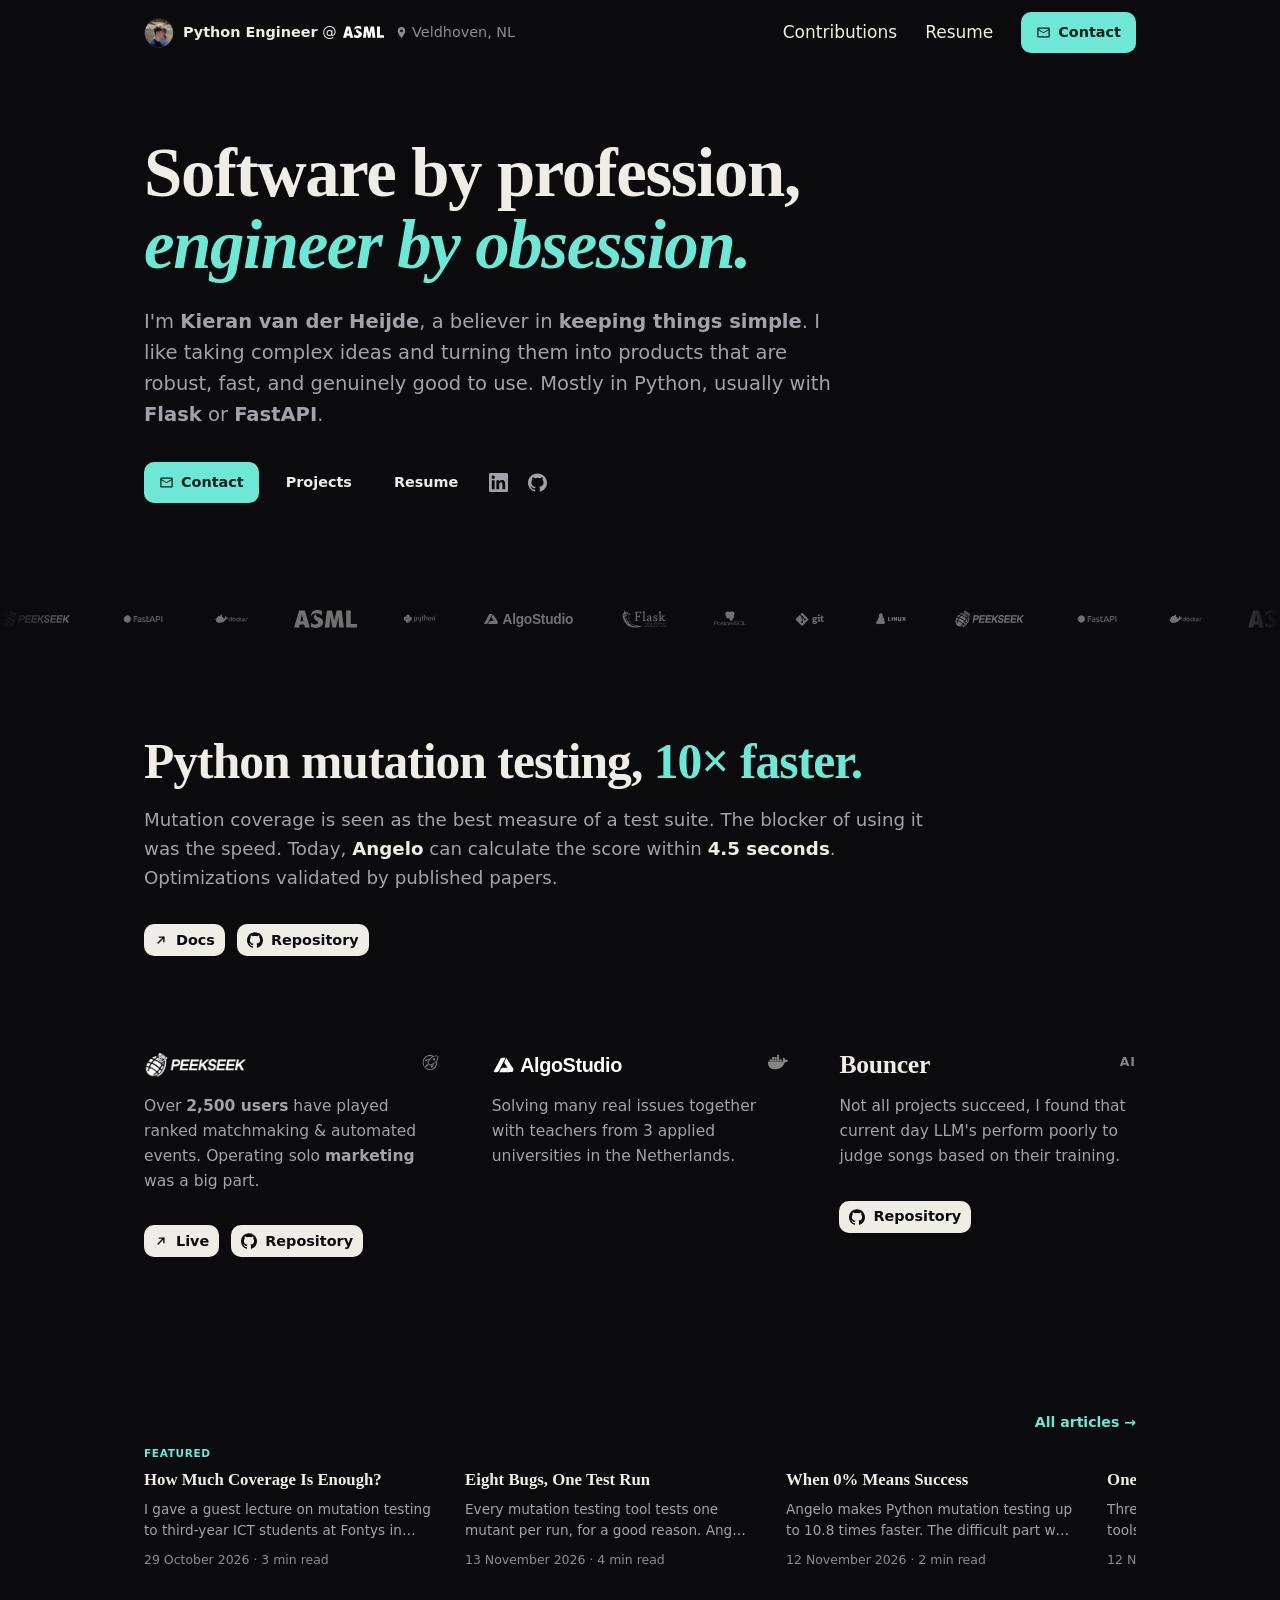
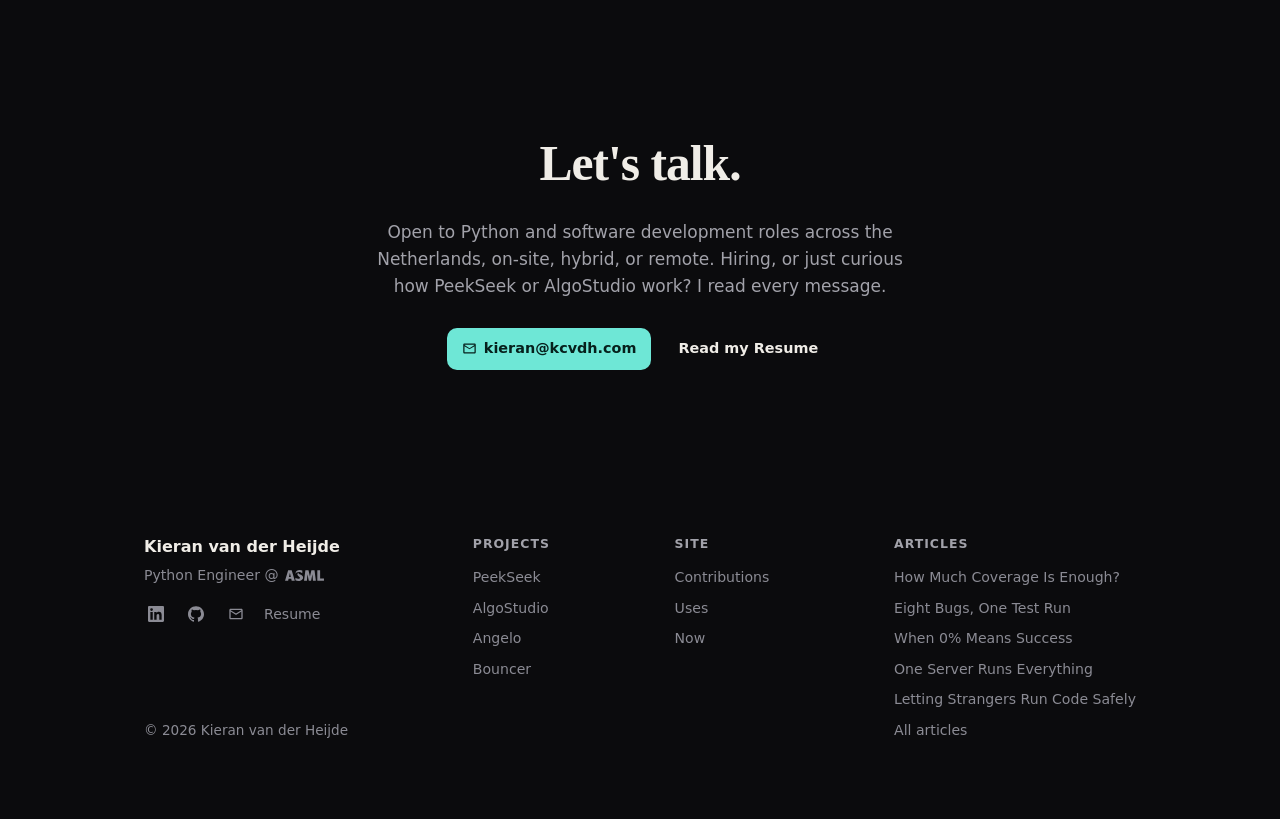
==== commit b46204f1: "add how much coverage is enough article" ====
--- a/index.html
+++ b/index.html
@@ -222,56 +222,62 @@
       <a class="articles-all" href="articles/">All articles &rarr;</a>
     </div>
     <ul class="carousel" role="list">
-      <li class="acard">
-        <a href="articles/peekseek-infrastructure/">
-          <div class="acard-body">
-            <span class="featured">Featured</span>
-            <h3>One Server Runs Everything</h3>
-            <p>Three hosting models and two analytics tools for PeekSeek, and why the smallest set of tools was the best set.</p>
-            <span class="acard-meta"><time datetime="2026-11-12">12 November 2026</time> · 1 min read</span>
-          </div>
-        </a>
-      </li>
-      <li class="acard">
-        <a href="articles/batch-mutation-testing/">
-          <div class="acard-body">
-            <span class="featured" aria-hidden="true" style="visibility: hidden">Featured</span>
-            <h3>Eight Bugs, One Test Run</h3>
-            <p>Every mutation testing tool tests one mutant per run, for a good reason. Angelo tests eight at once without losing a single verdict. This is how it decides which mutants can share a run.</p>
-            <span class="acard-meta"><time datetime="2026-11-13">13 November 2026</time> · 4 min read</span>
-          </div>
-        </a>
-      </li>
-      <li class="acard">
-        <a href="articles/angelo-mutation-testing/">
-          <div class="acard-body">
-            <span class="featured" aria-hidden="true" style="visibility: hidden">Featured</span>
-            <h3>When 0% Means Success</h3>
-            <p>Angelo makes Python mutation testing up to 10.8 times faster. The difficult part was to keep the score true.</p>
-            <span class="acard-meta"><time datetime="2026-11-12">12 November 2026</time> · 2 min read</span>
-          </div>
-        </a>
-      </li>
-      <li class="acard">
-        <a href="articles/algostudio-sandbox/">
-          <div class="acard-body">
-            <span class="featured" aria-hidden="true" style="visibility: hidden">Featured</span>
-            <h3>Letting Strangers Run Code Safely</h3>
-            <p>How AlgoStudio isolates each submission with Docker and gVisor, and which gap remains.</p>
-            <span class="acard-meta"><time datetime="2026-11-11">11 November 2026</time> · 1 min read</span>
-          </div>
-        </a>
-      </li>
-      <li class="acard">
-        <a href="articles/bouncer-retrospective/">
-          <div class="acard-body">
-            <span class="featured" aria-hidden="true" style="visibility: hidden">Featured</span>
-            <h3>95% Accurate, Useless at Parties</h3>
-            <p>Bouncer filters Spotify Jam requests with a language model. It scored 95.2% on an evaluation set, but failed at real parties.</p>
-            <span class="acard-meta"><time datetime="2026-11-10">10 November 2026</time> · 1 min read</span>
-          </div>
-        </a>
-      </li>
+<li class="acard">
+  <a href="articles/fontys-guest-lecture/">
+    <div class="acard-body"><span class="featured">Featured</span>      <h3>How Much Coverage Is Enough?</h3>
+      <p>I gave a guest lecture on mutation testing to third-year ICT students at Fontys in Strijp-S, the first ICT guest lecture there this year. How I built it, and the presentation tricks I borrowed from Veritasium.</p>
+      <span class="acard-meta"><time datetime="2026-10-29">29 October 2026</time> · 3 min read</span>
+    </div>
+  </a>
+</li>
+<li class="acard">
+  <a href="articles/batch-mutation-testing/">
+    <div class="acard-body"><span class="featured" aria-hidden="true" style="visibility: hidden">Featured</span>      <h3>Eight Bugs, One Test Run</h3>
+      <p>Every mutation testing tool tests one mutant per run, for a good reason. Angelo tests eight at once without losing a single verdict. This is how it decides which mutants can share a run.</p>
+      <span class="acard-meta"><time datetime="2026-11-13">13 November 2026</time> · 4 min read</span>
+    </div>
+  </a>
+</li>
+<li class="acard">
+  <a href="articles/angelo-mutation-testing/">
+    <div class="acard-body"><span class="featured" aria-hidden="true" style="visibility: hidden">Featured</span>      <h3>When 0% Means Success</h3>
+      <p>Angelo makes Python mutation testing up to 10.8 times faster. The difficult part was to keep the score true.</p>
+      <span class="acard-meta"><time datetime="2026-11-12">12 November 2026</time> · 2 min read</span>
+    </div>
+  </a>
+</li>
+<li class="acard">
+  <a href="articles/peekseek-infrastructure/">
+    <div class="acard-body"><span class="featured" aria-hidden="true" style="visibility: hidden">Featured</span>      <h3>One Server Runs Everything</h3>
+      <p>Three hosting models and two analytics tools for PeekSeek, and why the smallest set of tools was the best set.</p>
+      <span class="acard-meta"><time datetime="2026-11-12">12 November 2026</time> · 1 min read</span>
+    </div>
+  </a>
+</li>
+<li class="acard">
+  <a href="articles/algostudio-sandbox/">
+    <div class="acard-body"><span class="featured" aria-hidden="true" style="visibility: hidden">Featured</span>      <h3>Letting Strangers Run Code Safely</h3>
+      <p>How AlgoStudio isolates each submission with Docker and gVisor, and which gap remains.</p>
+      <span class="acard-meta"><time datetime="2026-11-11">11 November 2026</time> · 1 min read</span>
+    </div>
+  </a>
+</li>
+<li class="acard">
+  <a href="articles/bouncer-retrospective/">
+    <div class="acard-body"><span class="featured" aria-hidden="true" style="visibility: hidden">Featured</span>      <h3>95% Accurate, Useless at Parties</h3>
+      <p>Bouncer filters Spotify Jam requests with a language model. It scored 95.2% on an evaluation set, but failed at real parties.</p>
+      <span class="acard-meta"><time datetime="2026-11-10">10 November 2026</time> · 1 min read</span>
+    </div>
+  </a>
+</li>
+<li class="acard">
+  <a href="articles/first-intern/">
+    <div class="acard-body"><span class="featured" aria-hidden="true" style="visibility: hidden">Featured</span>      <h3>My First Intern Got a 10/10</h3>
+      <p>Kourosh Esmaeil Tajer finished his ASML internship with a 10/10 from Fontys. He was my first intern, and I worked only one day a week during it.</p>
+      <span class="acard-meta"><time datetime="2026-07-21">21 July 2026</time> · 1 min read</span>
+    </div>
+  </a>
+</li>
     </ul>
   </section>
   <script>
@@ -370,7 +376,8 @@
     </nav>
     <nav aria-label="Articles">
       <h2><a href="articles/">Articles</a></h2>
-      <ul><li><a href="articles/peekseek-infrastructure/">One Server Runs Everything</a></li><li><a href="articles/batch-mutation-testing/">Eight Bugs, One Test Run</a></li><li><a href="articles/angelo-mutation-testing/">When 0% Means Success</a></li><li><a href="articles/algostudio-sandbox/">Letting Strangers Run Code Safely</a></li><li><a href="articles/bouncer-retrospective/">95% Accurate, Useless at Parties</a></li><li><a href="articles/">All articles</a></li></ul>
+      <ul>        <li><a href="articles/fontys-guest-lecture/">How Much Coverage Is Enough?</a></li>        <li><a href="articles/batch-mutation-testing/">Eight Bugs, One Test Run</a></li>        <li><a href="articles/angelo-mutation-testing/">When 0% Means Success</a></li>        <li><a href="articles/peekseek-infrastructure/">One Server Runs Everything</a></li>        <li><a href="articles/algostudio-sandbox/">Letting Strangers Run Code Safely</a></li>        <li><a href="articles/">All articles</a></li>
+      </ul>
     </nav>
   </div>
 </footer>
